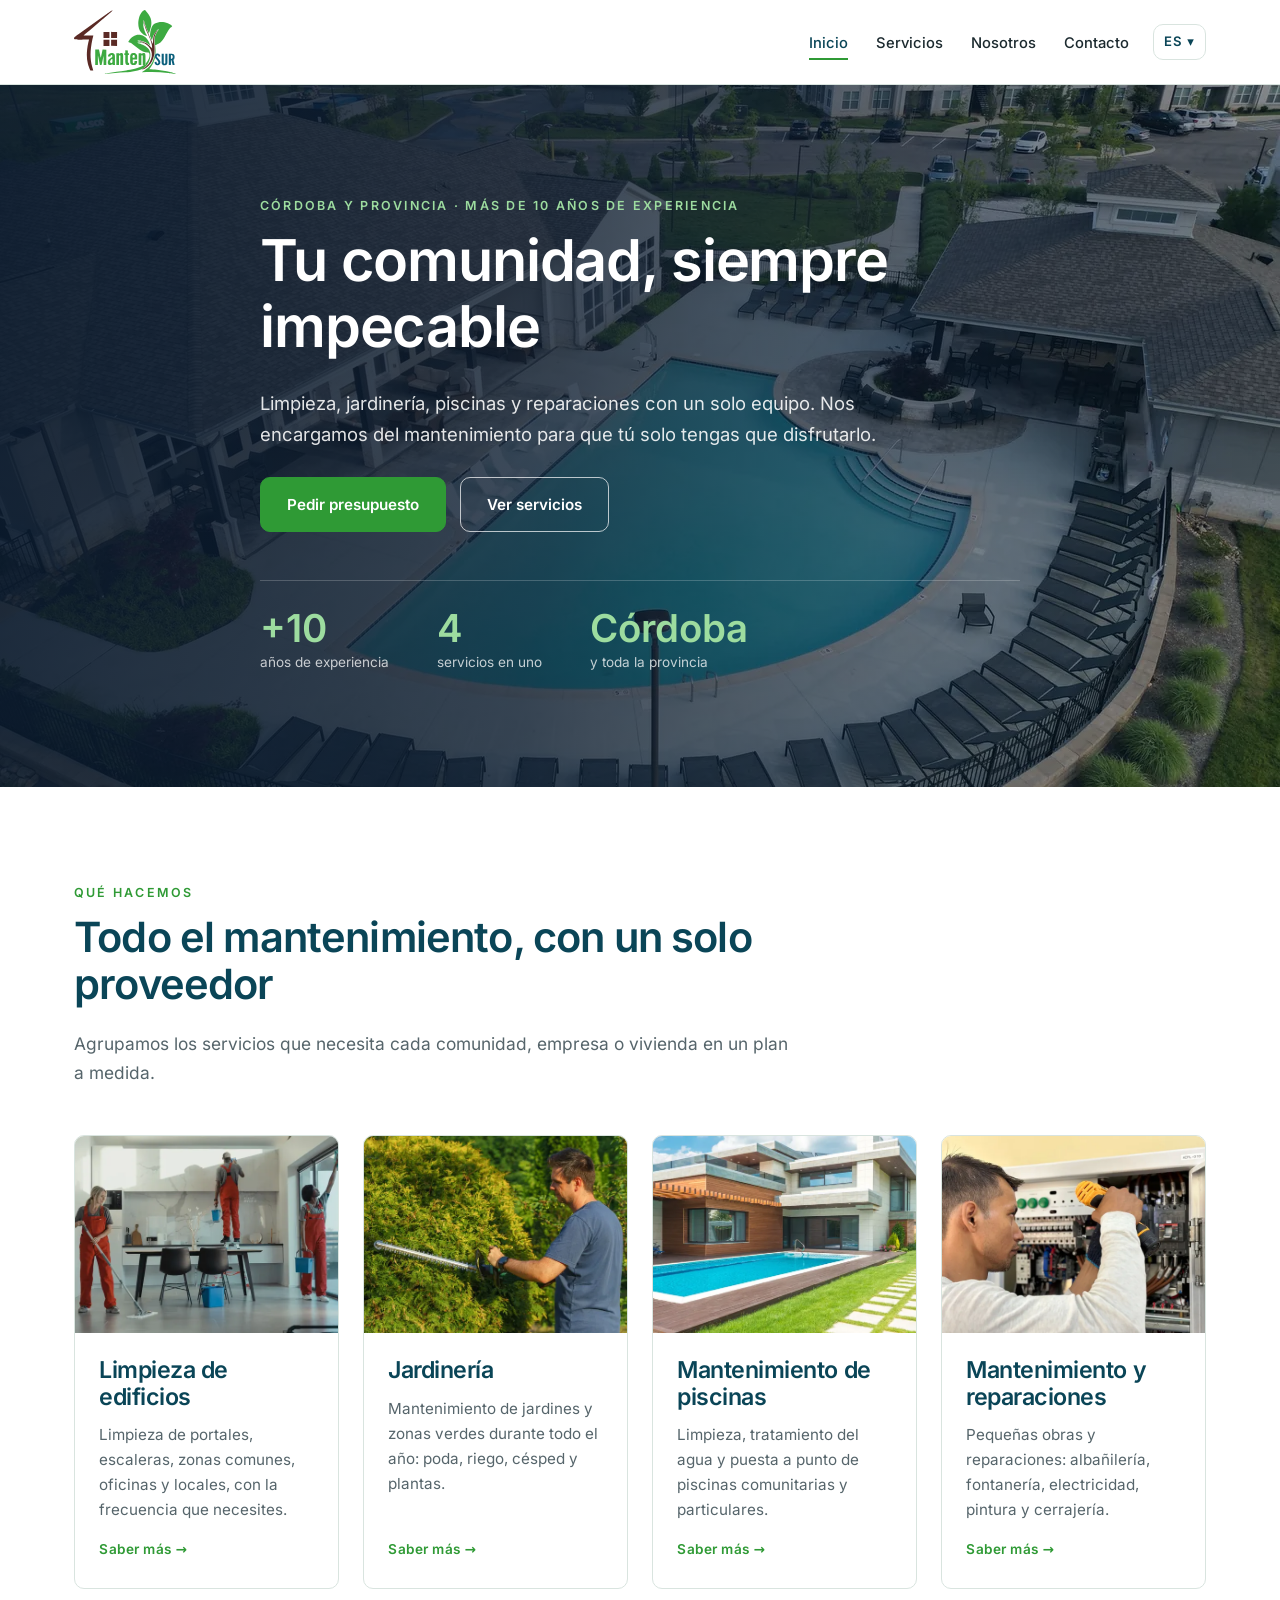
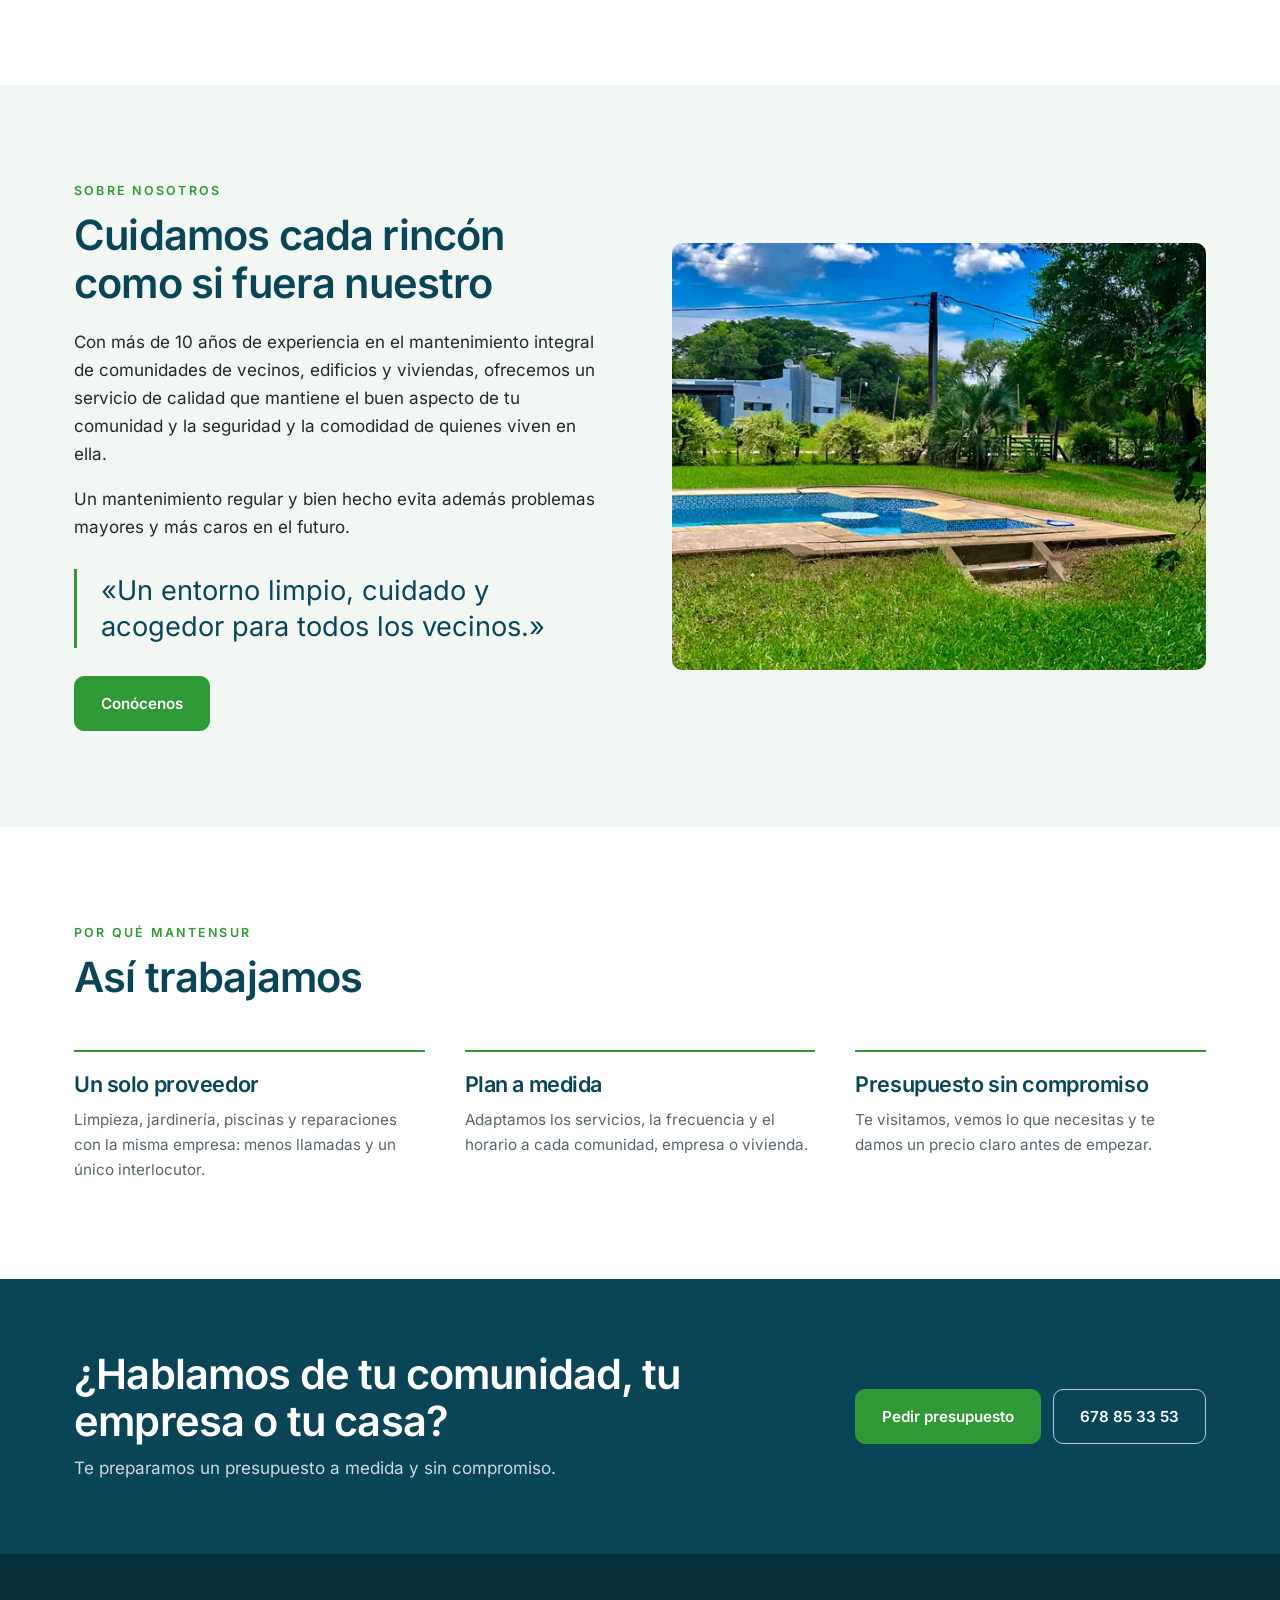
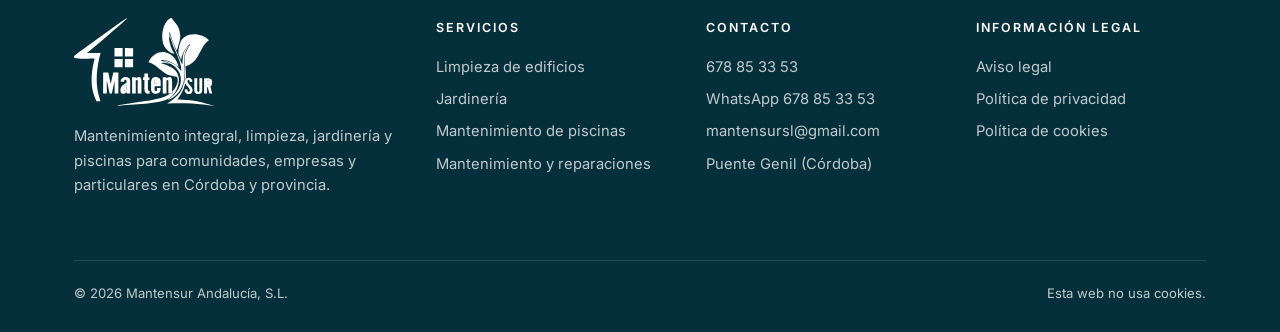
==== index.html @ aeaf9dcf "Web de Mantensur (08/11/2026)" ====
<!doctype html>
<html lang="es">
<head>
<meta charset="utf-8">
<meta name="viewport" content="width=device-width, initial-scale=1">
<title>Mantensur · Mantenimiento de comunidades, limpieza, jardinería y piscinas en Córdoba</title>
<meta name="description" content="Mantenimiento integral de comunidades, empresas y particulares en Córdoba y provincia: limpieza de edificios, jardinería, mantenimiento de piscinas y reparaciones. Presupuesto sin compromiso.">
<link rel="canonical" href="https://www.mantensur.com/">
<link rel="alternate" hreflang="es" href="https://www.mantensur.com/"><link rel="alternate" hreflang="en" href="https://www.mantensur.com/en/"><link rel="alternate" hreflang="x-default" href="https://www.mantensur.com/">
<meta property="og:type" content="website">
<meta property="og:title" content="Mantensur · Mantenimiento de comunidades, limpieza, jardinería y piscinas en Córdoba">
<meta property="og:description" content="Mantenimiento integral de comunidades, empresas y particulares en Córdoba y provincia: limpieza de edificios, jardinería, mantenimiento de piscinas y reparaciones. Presupuesto sin compromiso.">
<meta property="og:url" content="https://www.mantensur.com/">
<meta property="og:image" content="https://www.mantensur.com/img/compartir.jpg">
<meta property="og:locale" content="es_ES">
<meta name="theme-color" content="#0a4557">
<link rel="icon" href="/favicon.svg" type="image/svg+xml">
<link rel="preload" href="/fuentes/inter-latin-400-normal.woff2" as="font" type="font/woff2" crossorigin>
<link rel="stylesheet" href="/estilo.css?v=1">
<script type="application/ld+json">{"@context": "https://schema.org", "@type": "HomeAndConstructionBusiness", "name": "Mantensur Andalucía, S.L.", "alternateName": "Mantensur", "url": "https://www.mantensur.com/", "image": "https://www.mantensur.com/img/compartir.jpg", "logo": "https://www.mantensur.com/img/logo.svg", "telephone": "+34678853353", "email": "mantensursl@gmail.com", "description": "Mantenimiento integral de comunidades, empresas y particulares en Córdoba y provincia: limpieza de edificios, jardinería, mantenimiento de piscinas y reparaciones. Presupuesto sin compromiso.", "address": {"@type": "PostalAddress", "postalCode": "14500", "addressLocality": "Puente Genil", "addressRegion": "Córdoba", "addressCountry": "ES"}, "areaServed": {"@type": "AdministrativeArea", "name": "Provincia de Córdoba"}}</script>
</head>
<body>
<a class="saltar" href="#contenido">Saltar al contenido</a>
<header class="cabecera"><div class="contenedor">
<a class="logo" href="/" aria-label="Mantensur, ir al inicio"><img src="/img/logo.svg?v=1" width="3146" height="1975" alt="Mantensur"></a>
<nav aria-label="Menú principal"><ul class="menu"><li><a href="/" aria-current="page">Inicio</a></li><li><a href="/servicios/">Servicios</a></li><li><a href="/nosotros/">Nosotros</a></li><li><a href="/contacto/">Contacto</a></li></ul></nav>
<div class="idiomas"><button type="button" aria-expanded="false" aria-label="Cambiar de idioma">ES ▾</button><ul><li><a href="/" hreflang="es" lang="es" aria-current="true">Español</a></li><li><a href="/en/" hreflang="en" lang="en">English</a></li></ul></div>
<button class="boton-menu" type="button" aria-expanded="false" aria-label="Abrir el menú"><svg viewBox="0 0 24 24" fill="none" stroke="currentColor" stroke-width="1.8"><path d="M4 7h16M4 12h16M4 17h16"/></svg></button>
</div></header>
<main id="contenido">
<section class="portada">
<picture><img src="/img/portada-1920.webp" srcset="/img/portada-768.webp 768w, /img/portada-1280.webp 1280w, /img/portada-1920.webp 1920w" sizes="100vw" alt="Piscina comunitaria de una urbanización rodeada de jardines" loading="eager" decoding="async" fetchpriority="high"></picture>
<div class="contenedor">
<span class="antetitulo">Córdoba y provincia · Más de 10 años de experiencia</span>
<h1>Tu comunidad, siempre impecable</h1>
<p>Limpieza, jardinería, piscinas y reparaciones con un solo equipo. Nos encargamos del mantenimiento para que tú solo tengas que disfrutarlo.</p>
<div class="acciones"><a class="boton" href="/contacto/">Pedir presupuesto</a><a class="boton claro" href="/servicios/">Ver servicios</a></div>
<div class="cifras"><div><b>+10</b><span>años de experiencia</span></div><div><b>4</b><span>servicios en uno</span></div><div><b>Córdoba</b><span>y toda la provincia</span></div></div>
</div></section>

<section class="seccion"><div class="contenedor">
<div class="cabeza"><span class="antetitulo">Qué hacemos</span><h2>Todo el mantenimiento, con un solo proveedor</h2><p>Agrupamos los servicios que necesita cada comunidad, empresa o vivienda en un plan a medida.</p></div>
<div class="servicios"><a class="servicio" href="/servicios/#limpieza-de-edificios">
<img src="/img/limpieza-1100.webp" srcset="/img/limpieza-640.webp 640w, /img/limpieza-1100.webp 1100w" sizes="(max-width:600px) 100vw, (max-width:1080px) 50vw, 280px" alt="Equipo de limpieza trabajando en un interior" loading="lazy" decoding="async">
<div><h3>Limpieza de edificios</h3><p>Limpieza de portales, escaleras, zonas comunes, oficinas y locales, con la frecuencia que necesites.</p><span>Saber más →</span></div></a><a class="servicio" href="/servicios/#jardineria">
<img src="/img/jardineria-1100.webp" srcset="/img/jardineria-640.webp 640w, /img/jardineria-1100.webp 1100w" sizes="(max-width:600px) 100vw, (max-width:1080px) 50vw, 280px" alt="Jardinero recortando un seto con un cortasetos" loading="lazy" decoding="async">
<div><h3>Jardinería</h3><p>Mantenimiento de jardines y zonas verdes durante todo el año: poda, riego, césped y plantas.</p><span>Saber más →</span></div></a><a class="servicio" href="/servicios/#mantenimiento-de-piscinas">
<img src="/img/piscinas-1100.webp" srcset="/img/piscinas-640.webp 640w, /img/piscinas-1100.webp 1100w" sizes="(max-width:600px) 100vw, (max-width:1080px) 50vw, 280px" alt="Piscina de una vivienda con césped y tarima" loading="lazy" decoding="async">
<div><h3>Mantenimiento de piscinas</h3><p>Limpieza, tratamiento del agua y puesta a punto de piscinas comunitarias y particulares.</p><span>Saber más →</span></div></a><a class="servicio" href="/servicios/#mantenimiento-y-reparaciones">
<img src="/img/reparaciones-1100.webp" srcset="/img/reparaciones-640.webp 640w, /img/reparaciones-1100.webp 1100w" sizes="(max-width:600px) 100vw, (max-width:1080px) 50vw, 280px" alt="Técnico trabajando en un cuadro eléctrico" loading="lazy" decoding="async">
<div><h3>Mantenimiento y reparaciones</h3><p>Pequeñas obras y reparaciones: albañilería, fontanería, electricidad, pintura y cerrajería.</p><span>Saber más →</span></div></a></div>
</div></section>

<section class="seccion papel"><div class="contenedor dos">
<div><span class="antetitulo">Sobre nosotros</span><h2>Cuidamos cada rincón como si fuera nuestro</h2>
<p>Con más de 10 años de experiencia en el mantenimiento integral de comunidades de vecinos, edificios y viviendas, ofrecemos un servicio de calidad que mantiene el buen aspecto de tu comunidad y la seguridad y la comodidad de quienes viven en ella.</p><p>Un mantenimiento regular y bien hecho evita además problemas mayores y más caros en el futuro.</p>
<p class="cita">«Un entorno limpio, cuidado y acogedor para todos los vecinos.»</p>
<a class="boton" href="/nosotros/">Conócenos</a>
</div>
<div><img src="/img/jardin-1600.webp" srcset="/img/jardin-640.webp 640w, /img/jardin-1100.webp 1100w, /img/jardin-1600.webp 1600w" sizes="(max-width:900px) 100vw, 560px" alt="Jardín con césped cuidado y piscina" loading="lazy" decoding="async"></div>
</div></section>

<section class="seccion"><div class="contenedor">
<div class="cabeza"><span class="antetitulo">Por qué Mantensur</span><h2>Así trabajamos</h2></div>
<div class="ventajas"><div class="ventaja"><h3>Un solo proveedor</h3><p>Limpieza, jardinería, piscinas y reparaciones con la misma empresa: menos llamadas y un único interlocutor.</p></div><div class="ventaja"><h3>Plan a medida</h3><p>Adaptamos los servicios, la frecuencia y el horario a cada comunidad, empresa o vivienda.</p></div><div class="ventaja"><h3>Presupuesto sin compromiso</h3><p>Te visitamos, vemos lo que necesitas y te damos un precio claro antes de empezar.</p></div></div>
</div></section>
<section class="llamada"><div class="contenedor">
<div><h2>¿Hablamos de tu comunidad, tu empresa o tu casa?</h2><p>Te preparamos un presupuesto a medida y sin compromiso.</p></div>
<div style="display:flex;gap:12px;flex-wrap:wrap"><a class="boton" href="/contacto/">Pedir presupuesto</a><a class="boton claro" href="tel:+34678853353">678 85 33 53</a></div>
</div></section>
</main>
<footer class="pie"><div class="contenedor">
<div class="rejilla">
<div><a class="logo" href="/" aria-label="Mantensur, ir al inicio"><img src="/img/logo-blanco.svg?v=1" width="3146" height="1975" alt="Mantensur"></a><p style="margin-top:18px">Mantenimiento integral, limpieza, jardinería y piscinas para comunidades, empresas y particulares en Córdoba y provincia.</p></div>
<div><h4>Servicios</h4><ul><li><a href="/servicios/#limpieza-de-edificios">Limpieza de edificios</a></li><li><a href="/servicios/#jardineria">Jardinería</a></li><li><a href="/servicios/#mantenimiento-de-piscinas">Mantenimiento de piscinas</a></li><li><a href="/servicios/#mantenimiento-y-reparaciones">Mantenimiento y reparaciones</a></li></ul></div>
<div><h4>Contacto</h4><ul>
<li><a href="tel:+34678853353">678 85 33 53</a></li>
<li><a href="https://wa.me/34678853353" target="_blank" rel="noopener" title="WhatsApp">WhatsApp <span style="white-space:nowrap">678 85 33 53</span></a></li>
<li><a href="mailto:mantensursl@gmail.com">mantensursl@gmail.com</a></li>
<li>Puente Genil (Córdoba)</li></ul></div>
<div><h4>Información legal</h4><ul><li><a href="/aviso-legal/">Aviso legal</a></li><li><a href="/privacidad/">Política de privacidad</a></li><li><a href="/cookies/">Política de cookies</a></li></ul></div>
</div>
<div class="bajo"><span>© 2026 Mantensur Andalucía, S.L.</span><span>Esta web no usa cookies.</span></div>
</div></footer>
<script src="/web.js" defer></script>
</body>
</html>
---- estilo.css ----
/* Mantensur · hoja de estilo única (sin librerías: la web no carga nada de fuera) */
@font-face{font-family:"Inter";font-weight:400;font-display:swap;src:url(/fuentes/inter-latin-400-normal.woff2) format("woff2")}
@font-face{font-family:"Inter";font-weight:500;font-display:swap;src:url(/fuentes/inter-latin-500-normal.woff2) format("woff2")}
@font-face{font-family:"Inter";font-weight:600;font-display:swap;src:url(/fuentes/inter-latin-600-normal.woff2) format("woff2")}

:root{
  /* colores del logo: azul petróleo #0C607C, verde #3DAA41, marrón #5B2A25 */
  --marino:#0a4557; --marino-2:#0C607C; --tinta:#1c2a2f; --gris:#56656b; --linea:#d9e4df;
  --papel:#f2f7f4; --blanco:#fff; --oro:#2f9a35; --oro-claro:#9ddc9f; --marron:#5B2A25;
  --serif:"Inter",system-ui,-apple-system,"Segoe UI",Roboto,sans-serif; --sans:"Inter",system-ui,-apple-system,"Segoe UI",Roboto,sans-serif;
  --ancho:1180px; --radio:10px;
}
*{box-sizing:border-box}
html{scroll-behavior:smooth;-webkit-text-size-adjust:100%}
body{margin:0;font-family:var(--sans);font-size:17px;line-height:1.65;color:var(--tinta);background:var(--blanco)}
img{max-width:100%;height:auto;display:block}
a{color:var(--marino-2)}
a:hover{color:var(--oro)}
h1,h2,h3{font-family:var(--serif);font-weight:600;color:var(--marino);line-height:1.15;letter-spacing:-.02em;margin:0 0 .5em}
h1{font-size:clamp(2.3rem,5vw,3.6rem)}
h2{font-size:clamp(1.9rem,3.6vw,2.6rem)}
h3{font-size:1.55rem}
p{margin:0 0 1em}
.contenedor{max-width:var(--ancho);margin:0 auto;padding:0 24px}
.saltar{position:absolute;left:-999px;top:0;background:var(--marino);color:#fff;padding:10px 16px;z-index:100}
.saltar:focus{left:16px}
.antetitulo{font-family:var(--sans);font-size:.78rem;font-weight:600;letter-spacing:.18em;text-transform:uppercase;color:var(--oro);margin-bottom:.8em;display:block}

/* ---------- cabecera ---------- */
.cabecera{position:sticky;top:0;z-index:50;background:rgba(255,255,255,.97);border-bottom:1px solid var(--linea);backdrop-filter:blur(6px)}
.cabecera .contenedor{display:flex;align-items:center;gap:24px;min-height:78px;padding-top:10px;padding-bottom:10px}
.logo{display:flex;align-items:center;gap:12px;text-decoration:none;color:var(--marino);margin-right:auto}
.logo img{display:block;height:64px;width:auto}
.pie .logo img{height:88px}
.logo b{display:block;font-family:var(--serif);font-size:1.4rem;font-weight:600;line-height:1.05;letter-spacing:.01em;white-space:nowrap}
.logo small{display:block;font-family:var(--serif);font-size:.92rem;font-weight:600;letter-spacing:.01em;color:var(--marino);margin-top:3px;white-space:nowrap}
.menu{display:flex;gap:28px;list-style:none;margin:0;padding:0}
.menu a{text-decoration:none;color:var(--tinta);font-size:.92rem;font-weight:500;padding:6px 0;border-bottom:2px solid transparent}
.menu a:hover,.menu a[aria-current=page]{color:var(--marino);border-bottom-color:var(--oro)}
.idiomas{position:relative}
.idiomas button{font:inherit;font-size:.82rem;font-weight:600;letter-spacing:.08em;color:var(--marino);background:none;border:1px solid var(--linea);border-radius:var(--radio);padding:6px 10px;cursor:pointer;white-space:nowrap;flex:none}
.idiomas ul{display:none;position:absolute;right:0;top:calc(100% + 6px);background:#fff;border:1px solid var(--linea);border-radius:var(--radio);list-style:none;margin:0;padding:6px 0;min-width:160px;box-shadow:0 10px 30px rgba(16,37,63,.12)}
.idiomas.abierto ul{display:block}
.idiomas a{display:block;padding:7px 16px;text-decoration:none;color:var(--tinta);font-size:.92rem}
.idiomas a:hover,.idiomas a[aria-current=true]{background:var(--papel);color:var(--marino)}
.boton-menu{display:none;background:none;border:0;padding:8px;cursor:pointer;color:var(--marino)}
.boton-menu svg{width:28px;height:28px}

/* ---------- botones ---------- */
.boton{display:inline-block;font-weight:600;font-size:.95rem;text-decoration:none;padding:14px 26px;border-radius:var(--radio);border:1px solid var(--oro);background:var(--oro);color:#fff;transition:background .2s,color .2s}
.boton:hover{background:var(--marino);border-color:var(--marino);color:#fff}
.boton.claro{background:transparent;color:#fff;border-color:rgba(255,255,255,.7)}
.boton.claro:hover{background:#fff;color:var(--marino)}

/* ---------- portada ---------- */
.portada{position:relative;color:#fff;background:var(--marino) center/cover no-repeat;min-height:min(78vh,720px);display:flex;align-items:center}
.portada::before{content:"";position:absolute;inset:0;background:linear-gradient(100deg,rgba(10,26,46,.92) 0%,rgba(10,26,46,.78) 45%,rgba(10,26,46,.35) 100%)}
.portada picture,.portada picture img{position:absolute;inset:0;width:100%;height:100%;object-fit:cover;z-index:0}
.portada picture{z-index:0}
.portada::before{z-index:1}
.portada .contenedor{position:relative;z-index:2;padding-top:80px;padding-bottom:80px}
.portada h1{color:#fff;max-width:760px}
.portada p{font-size:1.15rem;max-width:620px;color:rgba(255,255,255,.88)}
.portada .acciones{display:flex;gap:14px;flex-wrap:wrap;margin-top:28px}
.portada .antetitulo{color:var(--oro-claro)}
.cifras{display:flex;gap:48px;flex-wrap:wrap;margin-top:48px;padding-top:28px;border-top:1px solid rgba(255,255,255,.2)}
.cifras b{display:block;font-family:var(--serif);font-size:2.4rem;font-weight:600;color:var(--oro-claro);line-height:1}
.cifras span{font-size:.85rem;color:rgba(255,255,255,.75)}

/* ---------- cabecera de página interior ---------- */
.titular{background:var(--marino);color:#fff;padding:72px 0 56px}
.titular h1{color:#fff;margin:0}
.titular p{color:rgba(255,255,255,.8);max-width:680px;margin:14px 0 0;font-size:1.08rem}
.titular .antetitulo{color:var(--oro-claro)}

/* ---------- secciones ---------- */
.seccion{padding:96px 0}
.seccion.papel{background:var(--papel)}
.cabeza{max-width:720px;margin-bottom:48px}
.cabeza p{color:var(--gris);font-size:1.08rem}
.servicios{display:grid;grid-template-columns:repeat(4,1fr);gap:24px}
.servicio{background:#fff;border:1px solid var(--linea);border-radius:var(--radio);overflow:hidden;display:flex;flex-direction:column;text-decoration:none;color:inherit;transition:box-shadow .25s,transform .25s}
.servicio:hover{box-shadow:0 18px 40px rgba(16,37,63,.12);transform:translateY(-3px);color:inherit}
.servicio img{aspect-ratio:4/3;object-fit:cover;width:100%}
.servicio div{padding:24px 24px 28px;display:flex;flex-direction:column;flex:1}
.servicio h3{font-size:1.45rem}
.servicio p{color:var(--gris);font-size:.95rem;flex:1}
.servicio span{font-size:.85rem;font-weight:600;color:var(--oro);letter-spacing:.04em}
.dos{display:grid;grid-template-columns:1fr 1fr;gap:64px;align-items:center}
.dos img{border-radius:var(--radio);width:100%;aspect-ratio:5/4;object-fit:cover}
.cita{font-family:var(--serif);font-size:1.7rem;line-height:1.3;color:var(--marino);border-left:3px solid var(--oro);padding:4px 0 4px 24px;margin:28px 0}
.ventajas{display:grid;grid-template-columns:repeat(3,1fr);gap:40px;margin-top:8px}
.ventaja{border-top:2px solid var(--oro);padding-top:20px}
.ventaja h3{font-size:1.35rem}
.ventaja p{color:var(--gris);font-size:.95rem;margin:0}
.llamada{background:var(--marino);color:#fff;padding:72px 0}
.llamada .contenedor{display:flex;align-items:center;justify-content:space-between;gap:32px;flex-wrap:wrap}
.llamada h2{color:#fff;margin:0;max-width:640px}
.llamada p{margin:8px 0 0;color:rgba(255,255,255,.8)}
.colegiado{display:flex;align-items:center;gap:20px;margin-top:32px}
.colegiado img{width:150px;height:auto;flex:none;aspect-ratio:auto;object-fit:contain;border-radius:0;mix-blend-mode:multiply}
.colegiado p{margin:0;font-size:.9rem;color:var(--gris)}

/* ---------- servicios en detalle ---------- */
.detalle{padding:88px 0;border-bottom:1px solid var(--linea);scroll-margin-top:90px}
.detalle:nth-of-type(even){background:var(--papel)}
.detalle .dos{align-items:start}
.lista-tareas{display:grid;grid-template-columns:1fr 1fr;gap:20px 40px;margin-top:40px}
.tareas h4{font-family:var(--sans);font-size:.8rem;letter-spacing:.14em;text-transform:uppercase;color:var(--oro);margin:0 0 10px}
.tareas ul{margin:0;padding:0;list-style:none}
.tareas li{position:relative;padding-left:20px;margin-bottom:8px;font-size:.95rem;color:var(--tinta)}
.tareas li::before{content:"";position:absolute;left:0;top:.7em;width:8px;height:1px;background:var(--oro)}
.indice{display:flex;gap:10px;flex-wrap:wrap;margin-top:24px}
.indice a{color:#fff;text-decoration:none;font-size:.9rem;border:1px solid rgba(255,255,255,.35);border-radius:40px;padding:7px 16px}
.indice a:hover{background:#fff;color:var(--marino)}

/* ---------- contacto ---------- */
.contacto{display:grid;grid-template-columns:1fr 1.15fr;gap:56px}
.datos{list-style:none;margin:0 0 28px;padding:0}
.datos li{display:flex;gap:16px;padding:16px 0;border-bottom:1px solid var(--linea)}
.datos svg{width:22px;height:22px;flex:none;color:var(--oro);margin-top:3px}
.datos b{display:block;font-size:.78rem;letter-spacing:.14em;text-transform:uppercase;color:var(--gris);font-weight:600}
.datos a{text-decoration:none;color:var(--tinta)}
.mapa{display:block;border-radius:var(--radio);overflow:hidden;border:1px solid var(--linea);position:relative}
.mapa span{position:absolute;right:0;bottom:0;background:rgba(255,255,255,.85);font-size:.7rem;padding:2px 6px;color:var(--gris)}
.formulario{background:var(--papel);padding:40px;border-radius:var(--radio)}
.campo{margin-bottom:18px}
.campo label{display:block;font-size:.88rem;font-weight:500;margin-bottom:6px}
.campo input,.campo textarea,.campo select{width:100%;font:inherit;font-size:1rem;padding:12px 14px;border:1px solid #cfc8bb;border-radius:var(--radio);background:#fff;color:var(--tinta)}
.campo input:focus,.campo textarea:focus{outline:2px solid var(--oro);outline-offset:1px;border-color:var(--oro)}
.campo textarea{min-height:150px;resize:vertical}
.fila{display:grid;grid-template-columns:1fr 1fr;gap:16px}
.casilla{display:flex;gap:10px;align-items:flex-start;font-size:.88rem;margin:6px 0 20px}
.casilla input{margin-top:4px;width:18px;height:18px;flex:none}
.info-basica{font-size:.78rem;color:var(--gris);border:1px solid var(--linea);background:#fff;padding:12px 14px;border-radius:var(--radio);margin-bottom:20px}
.info-basica p{margin:0 0 4px}
.trampa{position:absolute;left:-9999px}
.aviso-form{margin-top:16px;padding:14px 16px;border-radius:var(--radio);display:none}
.aviso-form.ok{display:block;background:#e7f2ea;color:#1f5130}
.aviso-form.mal{display:block;background:#f8e5e2;color:#7a2318}
.boton[disabled]{opacity:.6;cursor:wait}

/* ---------- textos legales ---------- */
.legal{max-width:820px}
.legal h2{font-size:1.8rem;margin-top:1.6em}
.legal h3{font-size:1.3rem;margin-top:1.4em}
.legal table{width:100%;border-collapse:collapse;font-size:.92rem;margin:12px 0 24px}
.legal th,.legal td{border:1px solid var(--linea);padding:10px 12px;text-align:left;vertical-align:top}
.legal th{background:var(--papel);width:34%}
.pendiente{background:#fff3cd;color:#5a4300;padding:0 4px;border-radius:2px}

/* ---------- pie ---------- */
.pie{background:#062f3c;color:rgba(255,255,255,.75);padding:64px 0 28px;font-size:.92rem}
.pie .rejilla{display:grid;grid-template-columns:1.4fr 1fr 1fr 1fr;gap:40px}
.pie h4{color:#fff;font-family:var(--sans);font-size:.78rem;letter-spacing:.16em;text-transform:uppercase;margin:0 0 16px}
.pie ul{list-style:none;margin:0;padding:0}
.pie li{margin-bottom:8px}
.pie a{color:rgba(255,255,255,.75);text-decoration:none}
.pie a:hover{color:var(--oro-claro)}
.pie .logo{color:#fff;--fondo-marca:#062f3c}
.pie .logo small{color:rgba(255,255,255,.8)}
.pie .bajo{border-top:1px solid rgba(255,255,255,.12);margin-top:48px;padding-top:22px;display:flex;justify-content:space-between;gap:16px;flex-wrap:wrap;font-size:.82rem}

/* ---------- móvil y tableta ---------- */
@media (max-width:1080px){
  .servicios{grid-template-columns:repeat(2,1fr)}
  .pie .rejilla{grid-template-columns:1fr 1fr}
}
@media (max-width:900px){
  .boton-menu{display:block}
  .menu{display:none;position:absolute;left:0;right:0;top:100%;background:#fff;flex-direction:column;gap:0;border-bottom:1px solid var(--linea);padding:8px 24px 16px}
  .menu.abierto{display:flex}
  .menu a{display:block;padding:12px 0;border-bottom:1px solid var(--linea)}
  .dos,.contacto{grid-template-columns:1fr;gap:40px}
  .ventajas{grid-template-columns:1fr}
  .lista-tareas{grid-template-columns:1fr}
  .seccion{padding:64px 0}
  .detalle{padding:64px 0}
}
@media (max-width:600px){
  body{font-size:16px}
  .contenedor{padding:0 16px}
  .servicios{grid-template-columns:1fr}
  .fila{grid-template-columns:1fr}
  .formulario{padding:24px 18px}
  .cifras{display:grid;grid-template-columns:repeat(3,1fr);gap:12px;margin-top:36px}
  .cifras b{font-size:1.9rem}
  .cifras span{font-size:.75rem;display:block;line-height:1.3}
  .logo b{font-size:1.05rem}
  .logo small{font-size:.74rem}
  .logo img{height:50px}
  .cabecera .contenedor{padding-top:7px;padding-bottom:7px}
  .pie .logo img{height:72px}
  .logo{gap:8px;min-width:0}
  .idiomas button{padding:6px 8px}
  .pie .rejilla{grid-template-columns:1fr}
  .portada{min-height:auto}
}
@media (prefers-reduced-motion:reduce){*{transition:none!important;scroll-behavior:auto!important}}
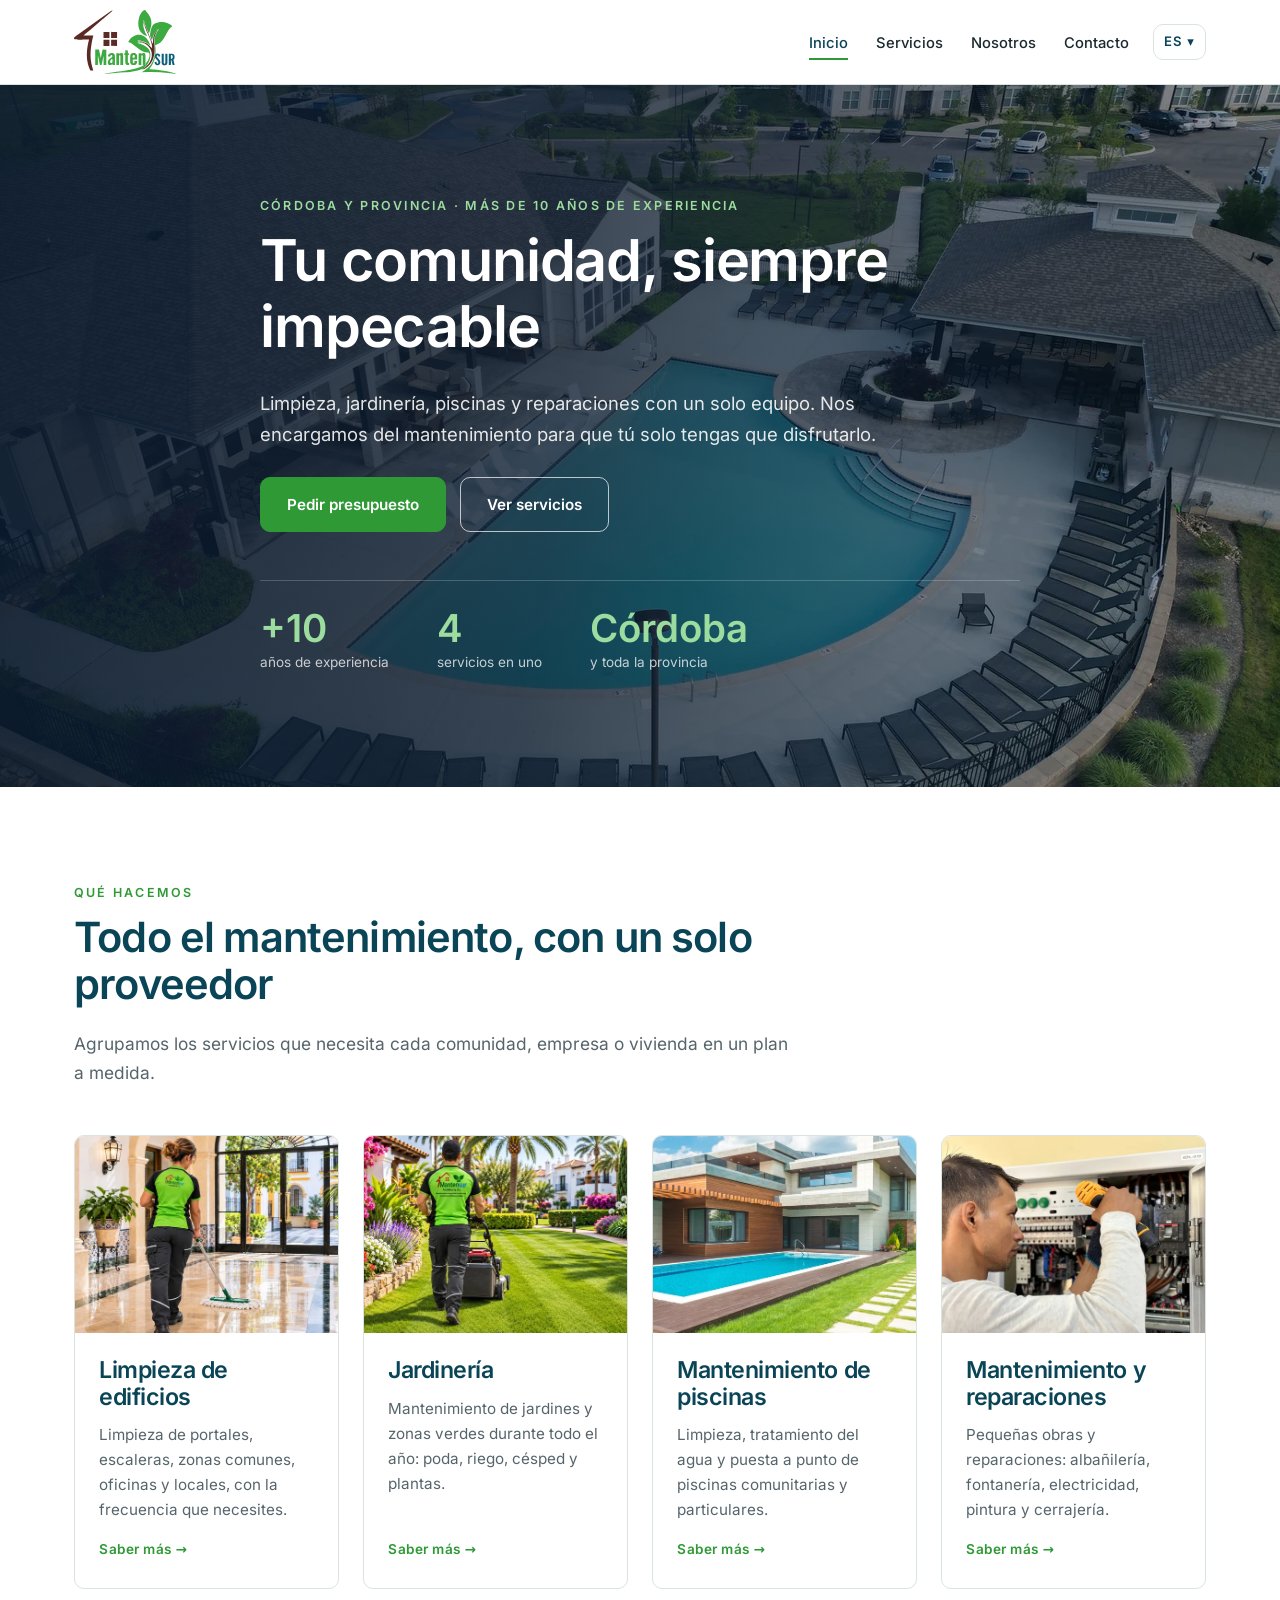
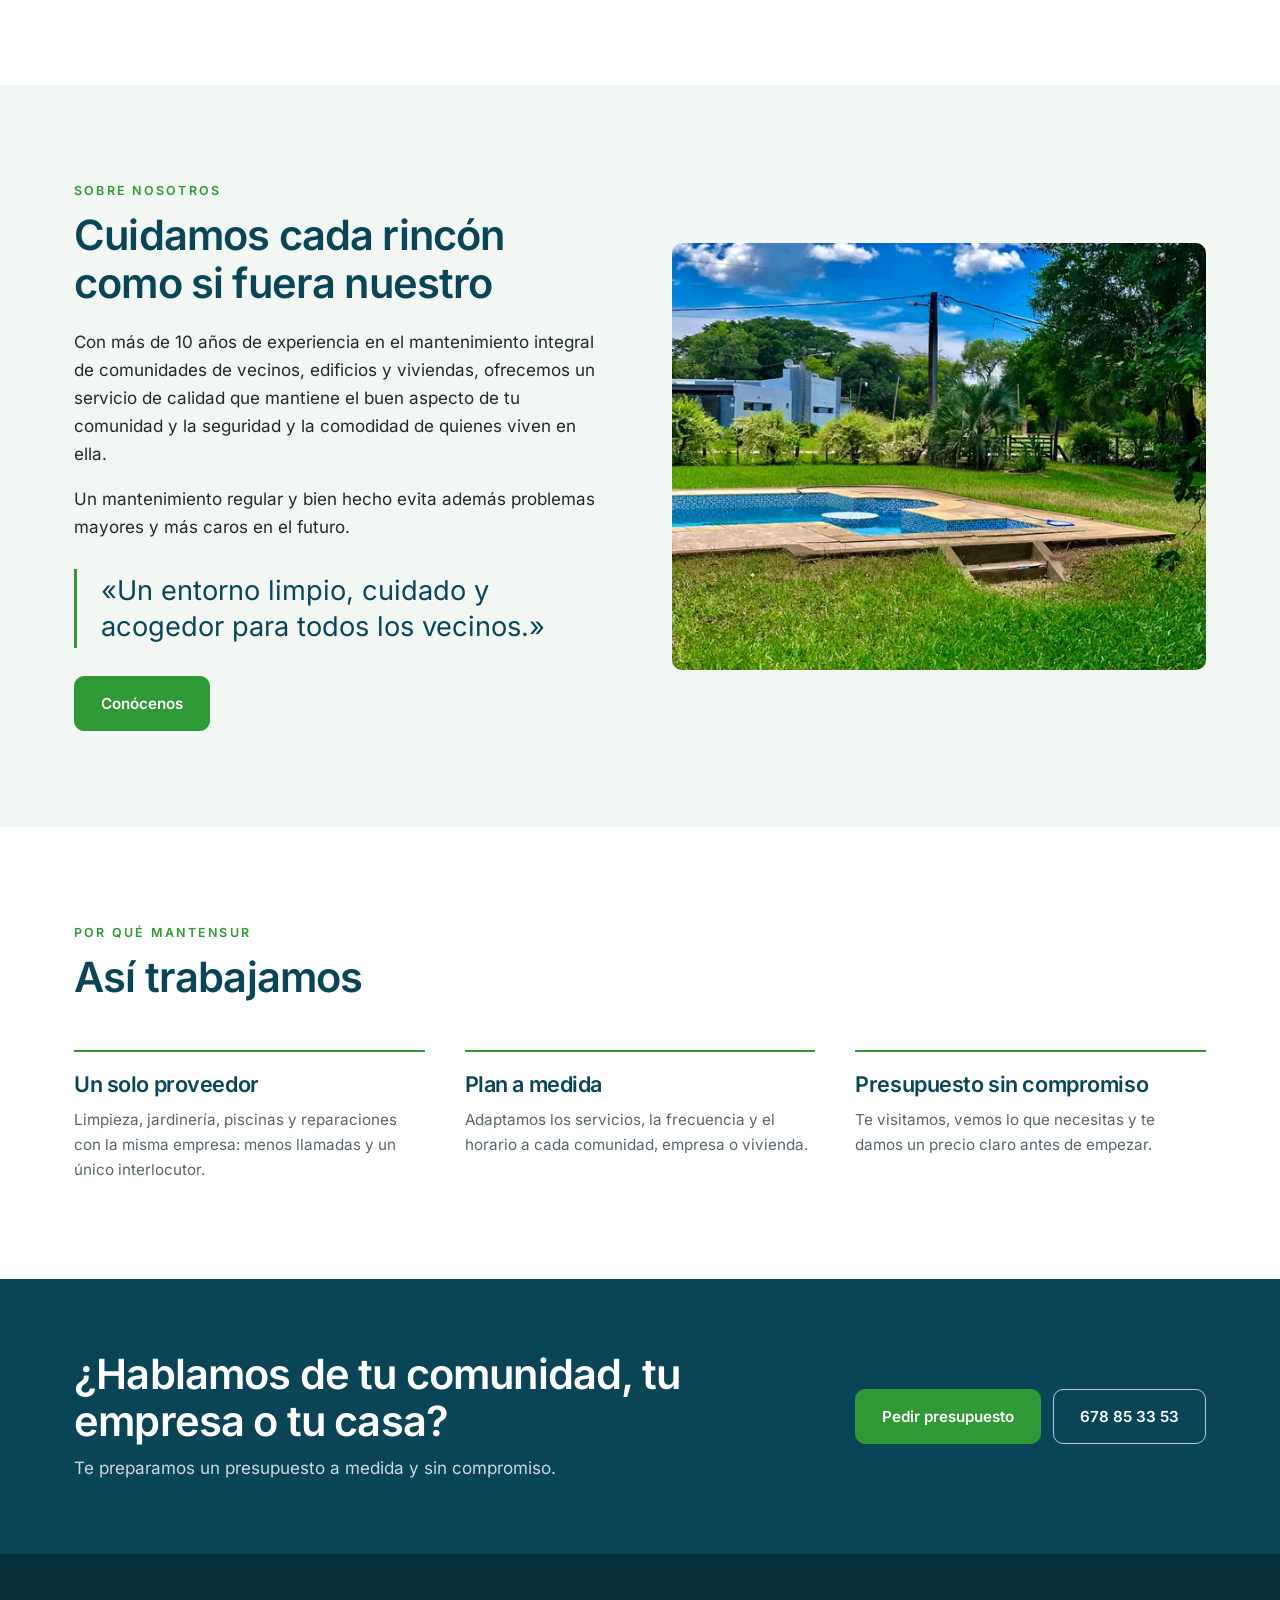
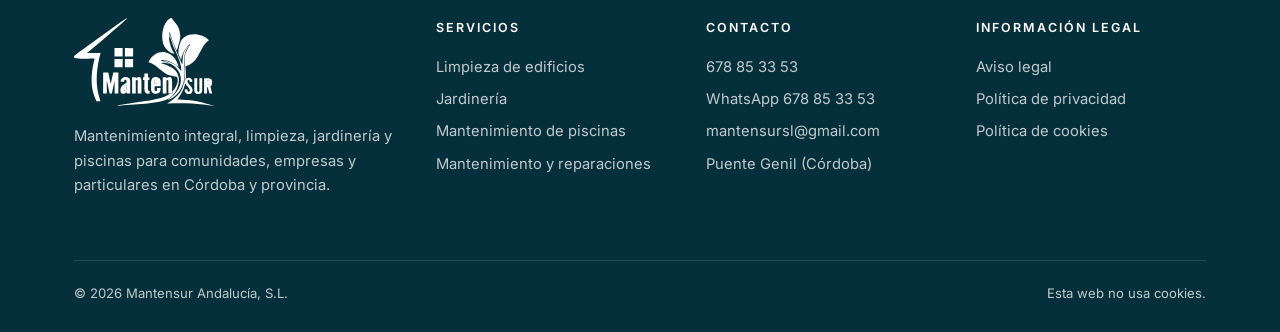
==== commit 6b2369b4: "Cambios de la web 08/11/2026 20:28" ====
--- a/index.html
+++ b/index.html
@@ -41,9 +41,9 @@
 <section class="seccion"><div class="contenedor">
 <div class="cabeza"><span class="antetitulo">Qué hacemos</span><h2>Todo el mantenimiento, con un solo proveedor</h2><p>Agrupamos los servicios que necesita cada comunidad, empresa o vivienda en un plan a medida.</p></div>
 <div class="servicios"><a class="servicio" href="/servicios/#limpieza-de-edificios">
-<img src="/img/limpieza-1100.webp" srcset="/img/limpieza-640.webp 640w, /img/limpieza-1100.webp 1100w" sizes="(max-width:600px) 100vw, (max-width:1080px) 50vw, 280px" alt="Equipo de limpieza trabajando en un interior" loading="lazy" decoding="async">
+<img src="/img/limpieza-1100.webp" srcset="/img/limpieza-640.webp 640w, /img/limpieza-1100.webp 1100w" sizes="(max-width:600px) 100vw, (max-width:1080px) 50vw, 280px" alt="Limpiadora de Mantensur fregando el suelo de un vestíbulo" loading="lazy" decoding="async">
 <div><h3>Limpieza de edificios</h3><p>Limpieza de portales, escaleras, zonas comunes, oficinas y locales, con la frecuencia que necesites.</p><span>Saber más →</span></div></a><a class="servicio" href="/servicios/#jardineria">
-<img src="/img/jardineria-1100.webp" srcset="/img/jardineria-640.webp 640w, /img/jardineria-1100.webp 1100w" sizes="(max-width:600px) 100vw, (max-width:1080px) 50vw, 280px" alt="Jardinero recortando un seto con un cortasetos" loading="lazy" decoding="async">
+<img src="/img/jardineria-1100.webp" srcset="/img/jardineria-640.webp 640w, /img/jardineria-1100.webp 1100w" sizes="(max-width:600px) 100vw, (max-width:1080px) 50vw, 280px" alt="Jardinero cortando el césped con un cortacésped" loading="lazy" decoding="async">
 <div><h3>Jardinería</h3><p>Mantenimiento de jardines y zonas verdes durante todo el año: poda, riego, césped y plantas.</p><span>Saber más →</span></div></a><a class="servicio" href="/servicios/#mantenimiento-de-piscinas">
 <img src="/img/piscinas-1100.webp" srcset="/img/piscinas-640.webp 640w, /img/piscinas-1100.webp 1100w" sizes="(max-width:600px) 100vw, (max-width:1080px) 50vw, 280px" alt="Piscina de una vivienda con césped y tarima" loading="lazy" decoding="async">
 <div><h3>Mantenimiento de piscinas</h3><p>Limpieza, tratamiento del agua y puesta a punto de piscinas comunitarias y particulares.</p><span>Saber más →</span></div></a><a class="servicio" href="/servicios/#mantenimiento-y-reparaciones">
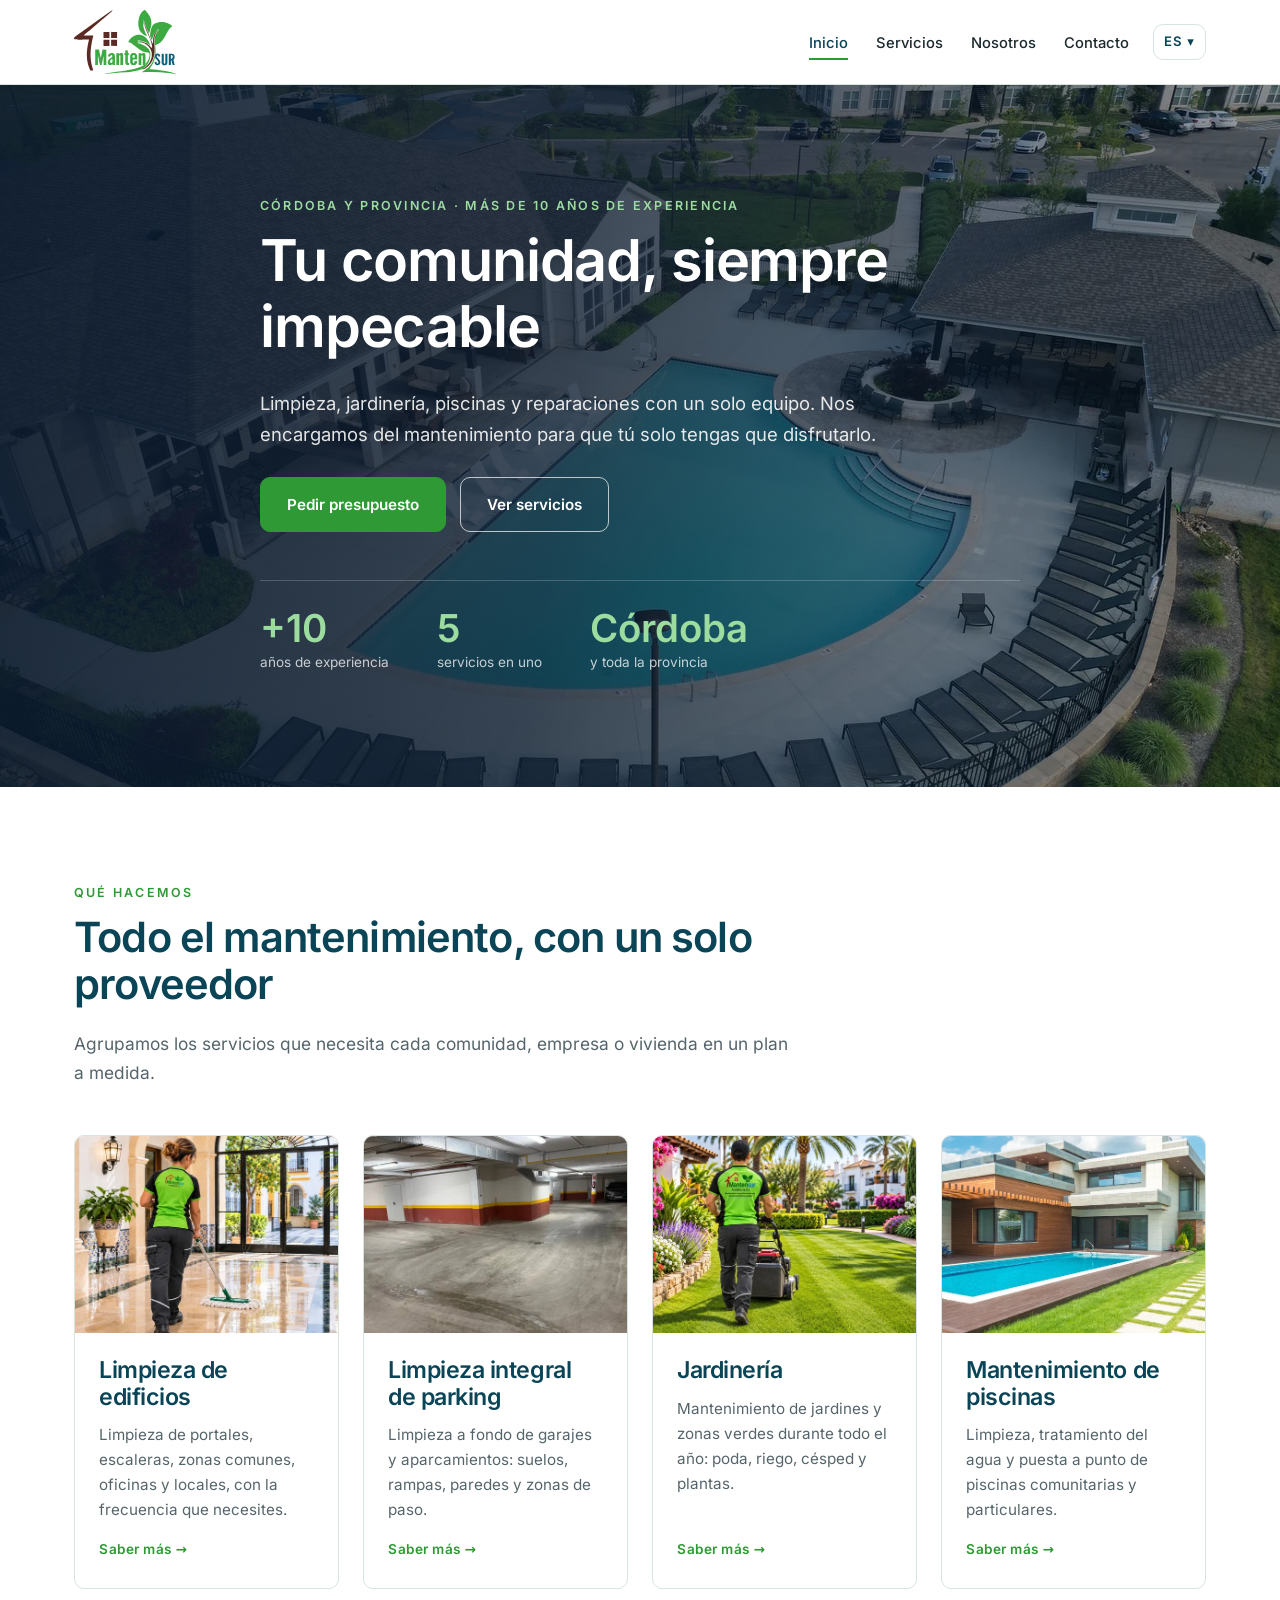
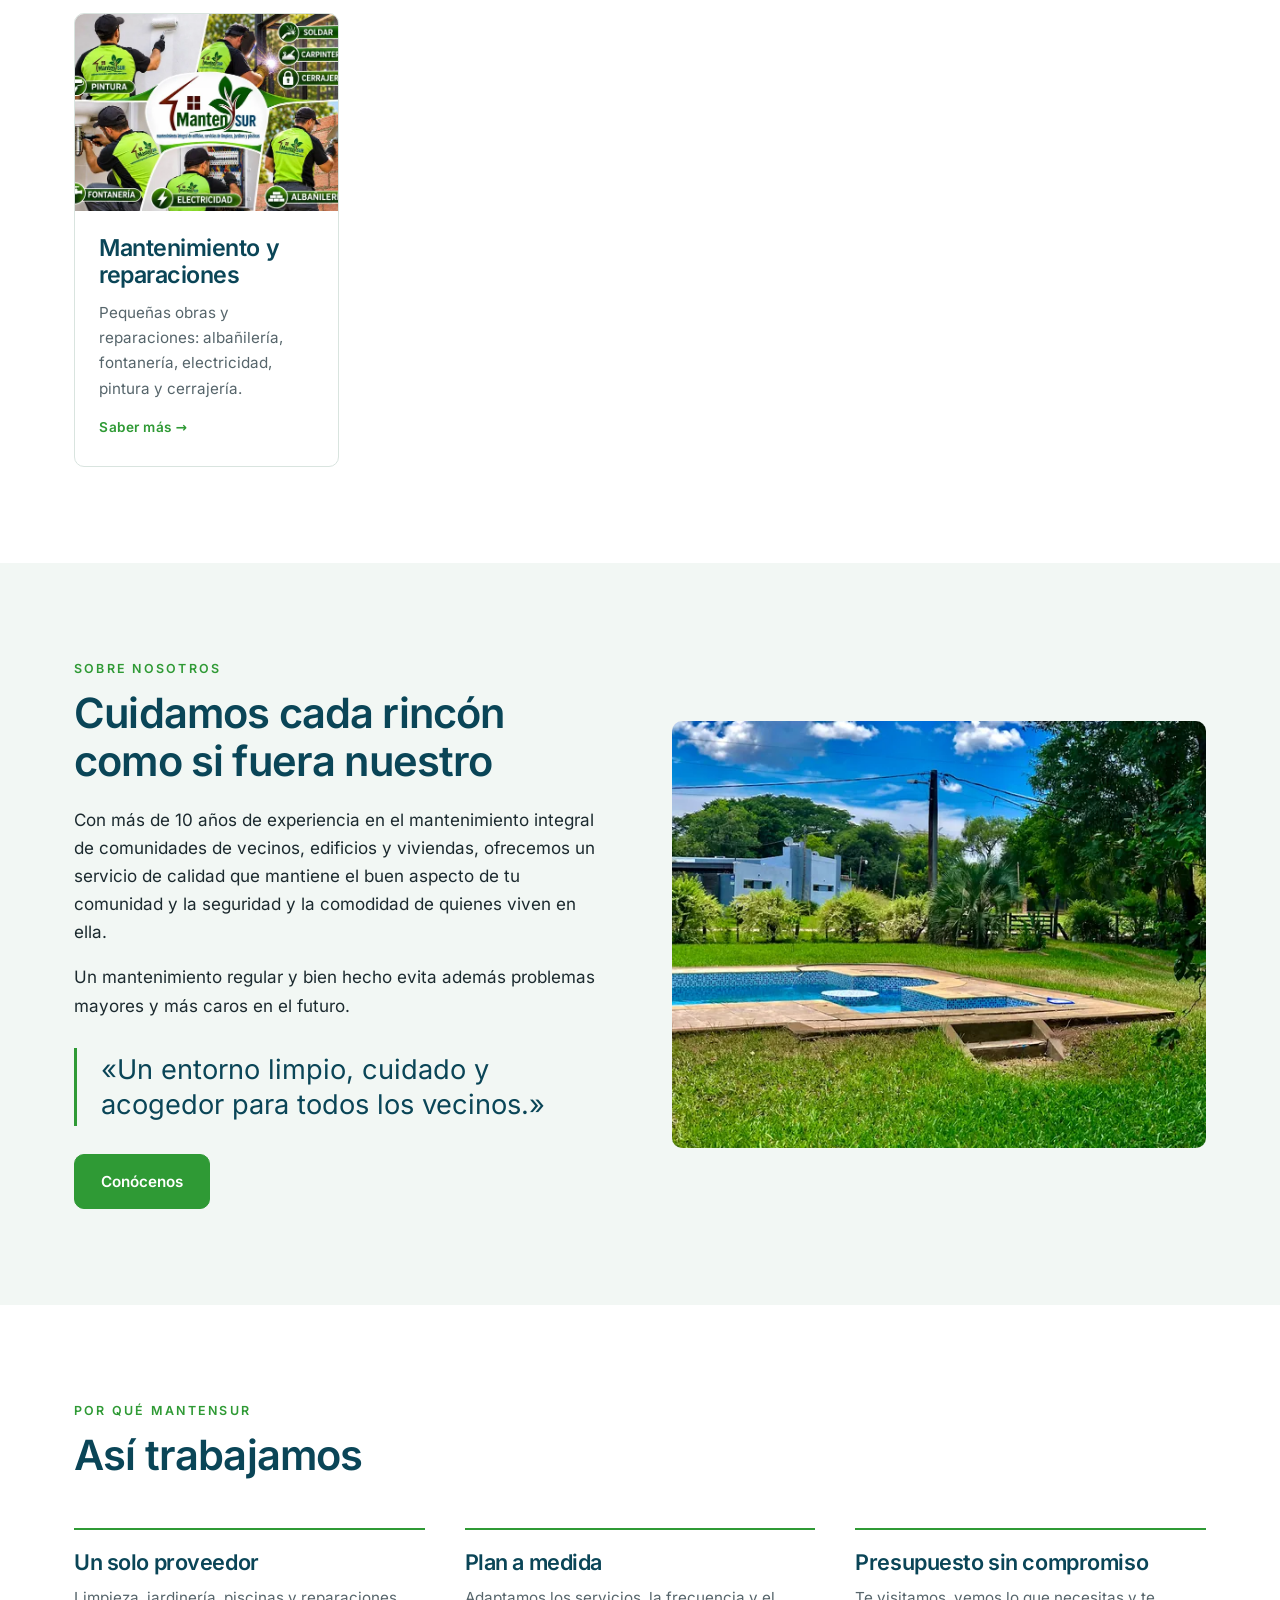
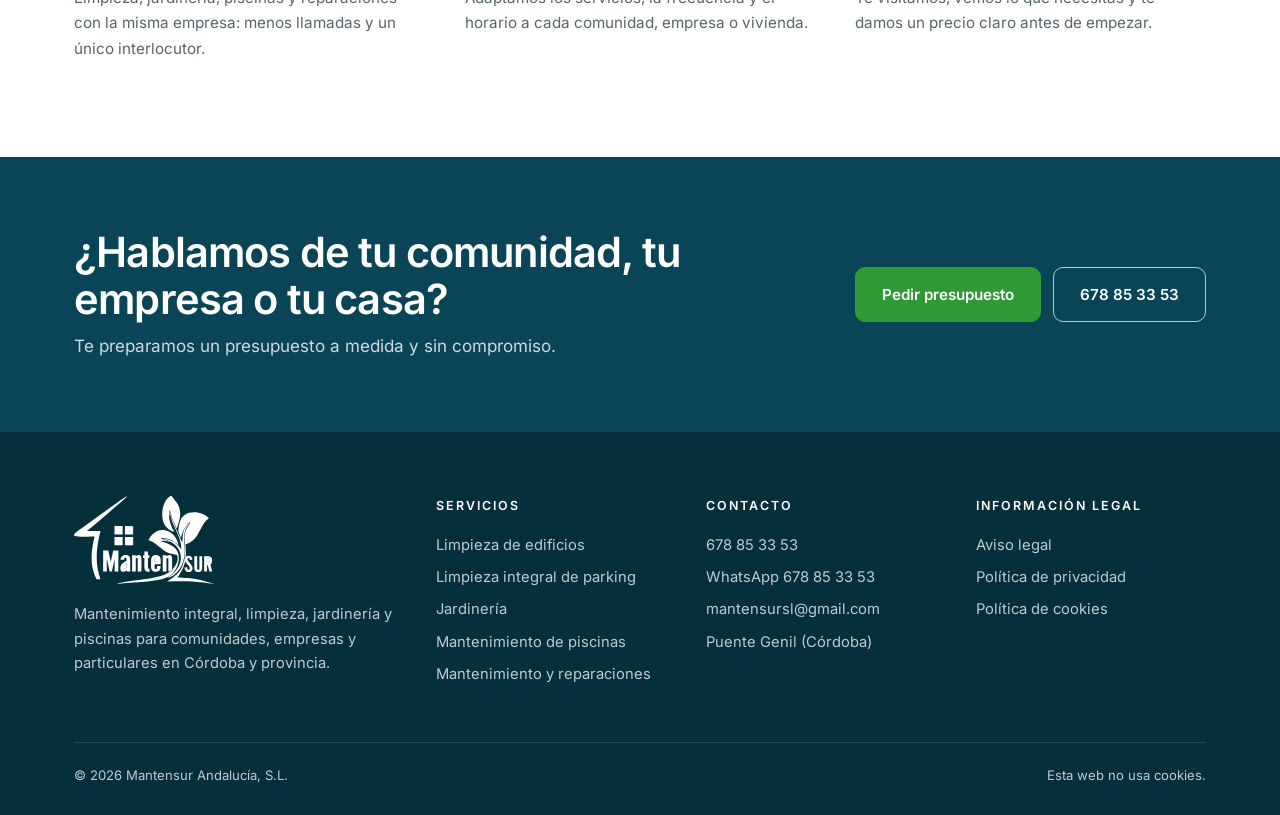
==== commit 267f0fd1: "Cambios de la web 08/11/2026 20:59" ====
--- a/index.html
+++ b/index.html
@@ -35,19 +35,21 @@
 <h1>Tu comunidad, siempre impecable</h1>
 <p>Limpieza, jardinería, piscinas y reparaciones con un solo equipo. Nos encargamos del mantenimiento para que tú solo tengas que disfrutarlo.</p>
 <div class="acciones"><a class="boton" href="/contacto/">Pedir presupuesto</a><a class="boton claro" href="/servicios/">Ver servicios</a></div>
-<div class="cifras"><div><b>+10</b><span>años de experiencia</span></div><div><b>4</b><span>servicios en uno</span></div><div><b>Córdoba</b><span>y toda la provincia</span></div></div>
+<div class="cifras"><div><b>+10</b><span>años de experiencia</span></div><div><b>5</b><span>servicios en uno</span></div><div><b>Córdoba</b><span>y toda la provincia</span></div></div>
 </div></section>
 
 <section class="seccion"><div class="contenedor">
 <div class="cabeza"><span class="antetitulo">Qué hacemos</span><h2>Todo el mantenimiento, con un solo proveedor</h2><p>Agrupamos los servicios que necesita cada comunidad, empresa o vivienda en un plan a medida.</p></div>
 <div class="servicios"><a class="servicio" href="/servicios/#limpieza-de-edificios">
 <img src="/img/limpieza-1100.webp" srcset="/img/limpieza-640.webp 640w, /img/limpieza-1100.webp 1100w" sizes="(max-width:600px) 100vw, (max-width:1080px) 50vw, 280px" alt="Limpiadora de Mantensur fregando el suelo de un vestíbulo" loading="lazy" decoding="async">
-<div><h3>Limpieza de edificios</h3><p>Limpieza de portales, escaleras, zonas comunes, oficinas y locales, con la frecuencia que necesites.</p><span>Saber más →</span></div></a><a class="servicio" href="/servicios/#jardineria">
+<div><h3>Limpieza de edificios</h3><p>Limpieza de portales, escaleras, zonas comunes, oficinas y locales, con la frecuencia que necesites.</p><span>Saber más →</span></div></a><a class="servicio" href="/servicios/#limpieza-integral-de-parking">
+<img src="/img/parking-1100.webp" srcset="/img/parking-640.webp 640w, /img/parking-1100.webp 1100w" sizes="(max-width:600px) 100vw, (max-width:1080px) 50vw, 280px" alt="Garaje comunitario con el suelo recién fregado" loading="lazy" decoding="async">
+<div><h3>Limpieza integral de parking</h3><p>Limpieza a fondo de garajes y aparcamientos: suelos, rampas, paredes y zonas de paso.</p><span>Saber más →</span></div></a><a class="servicio" href="/servicios/#jardineria">
 <img src="/img/jardineria-1100.webp" srcset="/img/jardineria-640.webp 640w, /img/jardineria-1100.webp 1100w" sizes="(max-width:600px) 100vw, (max-width:1080px) 50vw, 280px" alt="Jardinero cortando el césped con un cortacésped" loading="lazy" decoding="async">
 <div><h3>Jardinería</h3><p>Mantenimiento de jardines y zonas verdes durante todo el año: poda, riego, césped y plantas.</p><span>Saber más →</span></div></a><a class="servicio" href="/servicios/#mantenimiento-de-piscinas">
 <img src="/img/piscinas-1100.webp" srcset="/img/piscinas-640.webp 640w, /img/piscinas-1100.webp 1100w" sizes="(max-width:600px) 100vw, (max-width:1080px) 50vw, 280px" alt="Piscina de una vivienda con césped y tarima" loading="lazy" decoding="async">
 <div><h3>Mantenimiento de piscinas</h3><p>Limpieza, tratamiento del agua y puesta a punto de piscinas comunitarias y particulares.</p><span>Saber más →</span></div></a><a class="servicio" href="/servicios/#mantenimiento-y-reparaciones">
-<img src="/img/reparaciones-1100.webp" srcset="/img/reparaciones-640.webp 640w, /img/reparaciones-1100.webp 1100w" sizes="(max-width:600px) 100vw, (max-width:1080px) 50vw, 280px" alt="Técnico trabajando en un cuadro eléctrico" loading="lazy" decoding="async">
+<img src="/img/reparaciones2-1100.webp" srcset="/img/reparaciones2-640.webp 640w, /img/reparaciones2-1100.webp 1100w" sizes="(max-width:600px) 100vw, (max-width:1080px) 50vw, 280px" alt="Operarios de Mantensur pintando, soldando, haciendo fontanería, electricidad y albañilería" loading="lazy" decoding="async">
 <div><h3>Mantenimiento y reparaciones</h3><p>Pequeñas obras y reparaciones: albañilería, fontanería, electricidad, pintura y cerrajería.</p><span>Saber más →</span></div></a></div>
 </div></section>
 
@@ -72,7 +74,7 @@
 <footer class="pie"><div class="contenedor">
 <div class="rejilla">
 <div><a class="logo" href="/" aria-label="Mantensur, ir al inicio"><img src="/img/logo-blanco.svg?v=1" width="3146" height="1975" alt="Mantensur"></a><p style="margin-top:18px">Mantenimiento integral, limpieza, jardinería y piscinas para comunidades, empresas y particulares en Córdoba y provincia.</p></div>
-<div><h4>Servicios</h4><ul><li><a href="/servicios/#limpieza-de-edificios">Limpieza de edificios</a></li><li><a href="/servicios/#jardineria">Jardinería</a></li><li><a href="/servicios/#mantenimiento-de-piscinas">Mantenimiento de piscinas</a></li><li><a href="/servicios/#mantenimiento-y-reparaciones">Mantenimiento y reparaciones</a></li></ul></div>
+<div><h4>Servicios</h4><ul><li><a href="/servicios/#limpieza-de-edificios">Limpieza de edificios</a></li><li><a href="/servicios/#limpieza-integral-de-parking">Limpieza integral de parking</a></li><li><a href="/servicios/#jardineria">Jardinería</a></li><li><a href="/servicios/#mantenimiento-de-piscinas">Mantenimiento de piscinas</a></li><li><a href="/servicios/#mantenimiento-y-reparaciones">Mantenimiento y reparaciones</a></li></ul></div>
 <div><h4>Contacto</h4><ul>
 <li><a href="tel:+34678853353">678 85 33 53</a></li>
 <li><a href="https://wa.me/34678853353" target="_blank" rel="noopener" title="WhatsApp">WhatsApp <span style="white-space:nowrap">678 85 33 53</span></a></li>
--- a/estilo.css
+++ b/estilo.css
@@ -88,6 +88,7 @@
 .servicio span{font-size:.85rem;font-weight:600;color:var(--oro);letter-spacing:.04em}
 .dos{display:grid;grid-template-columns:1fr 1fr;gap:64px;align-items:center}
 .dos img{border-radius:var(--radio);width:100%;aspect-ratio:5/4;object-fit:cover}
+.dos img.entera{aspect-ratio:auto;object-fit:contain}
 .cita{font-family:var(--serif);font-size:1.7rem;line-height:1.3;color:var(--marino);border-left:3px solid var(--oro);padding:4px 0 4px 24px;margin:28px 0}
 .ventajas{display:grid;grid-template-columns:repeat(3,1fr);gap:40px;margin-top:8px}
 .ventaja{border-top:2px solid var(--oro);padding-top:20px}
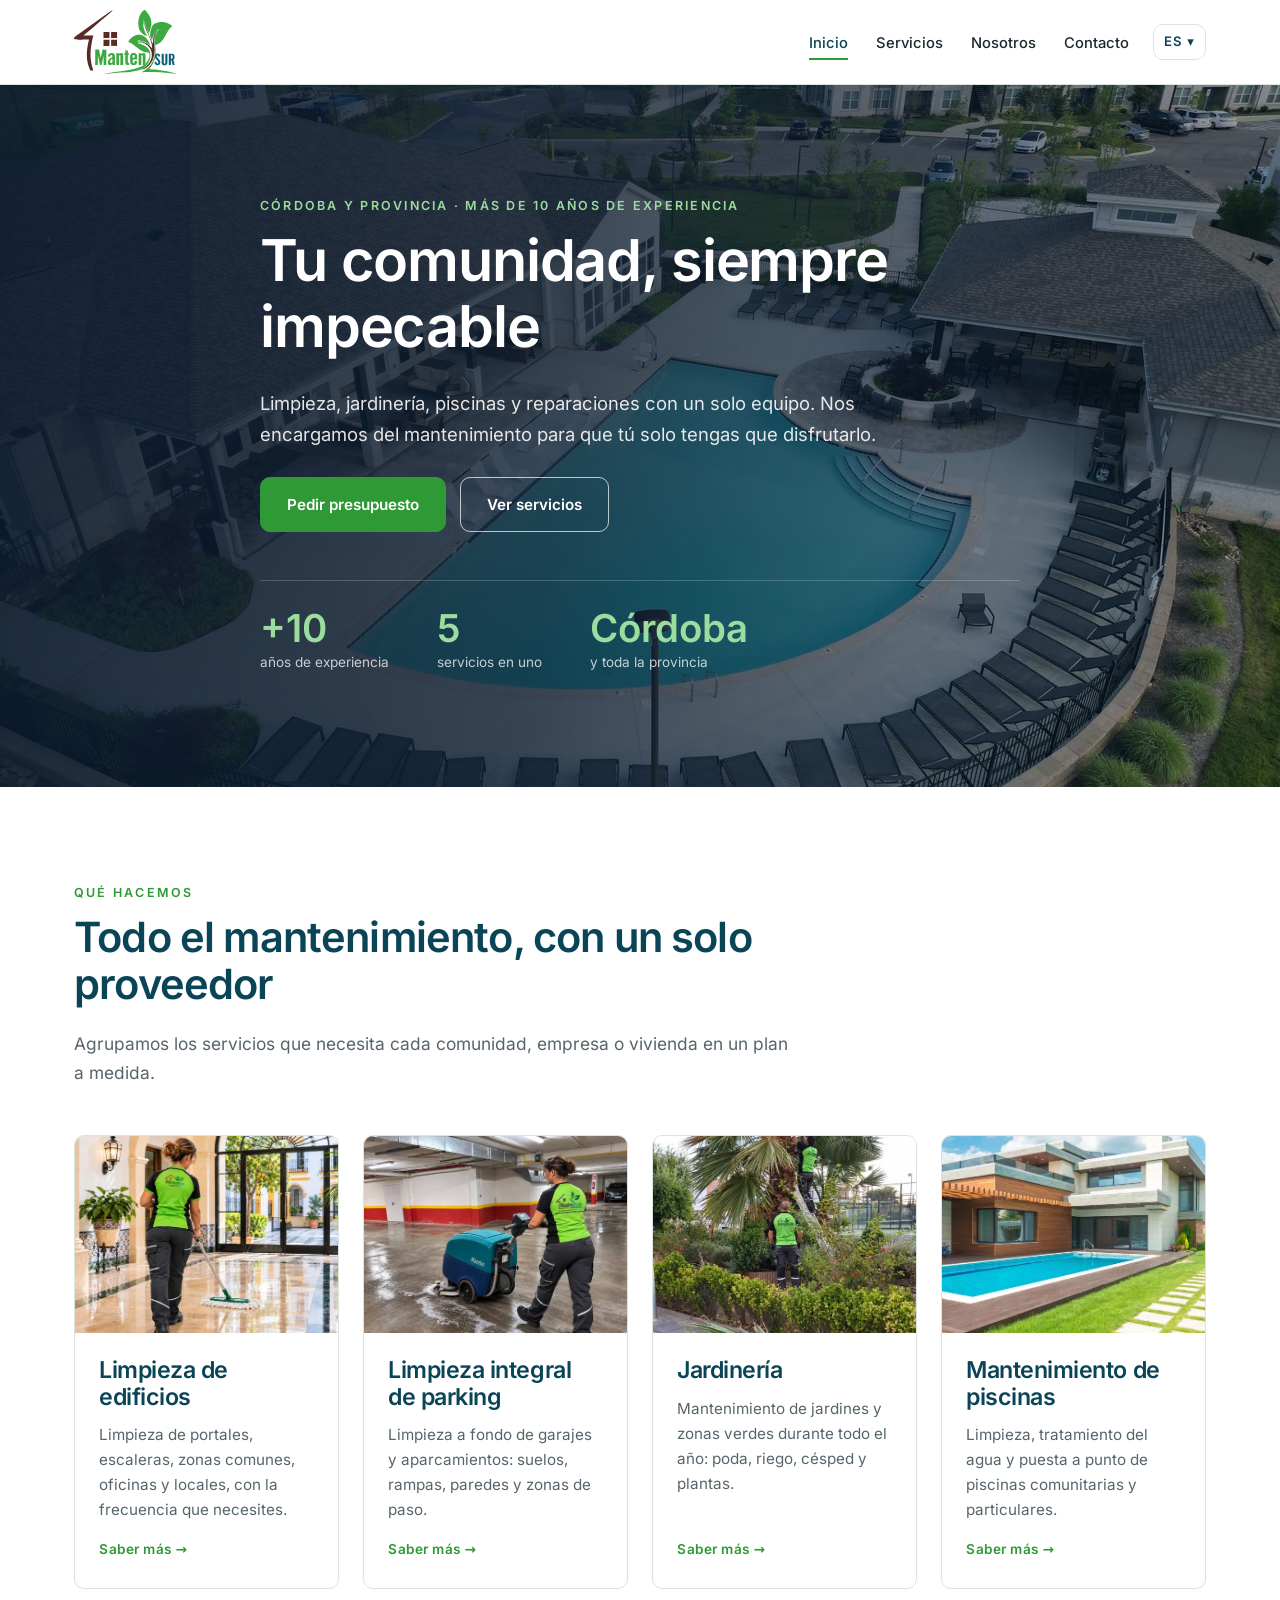
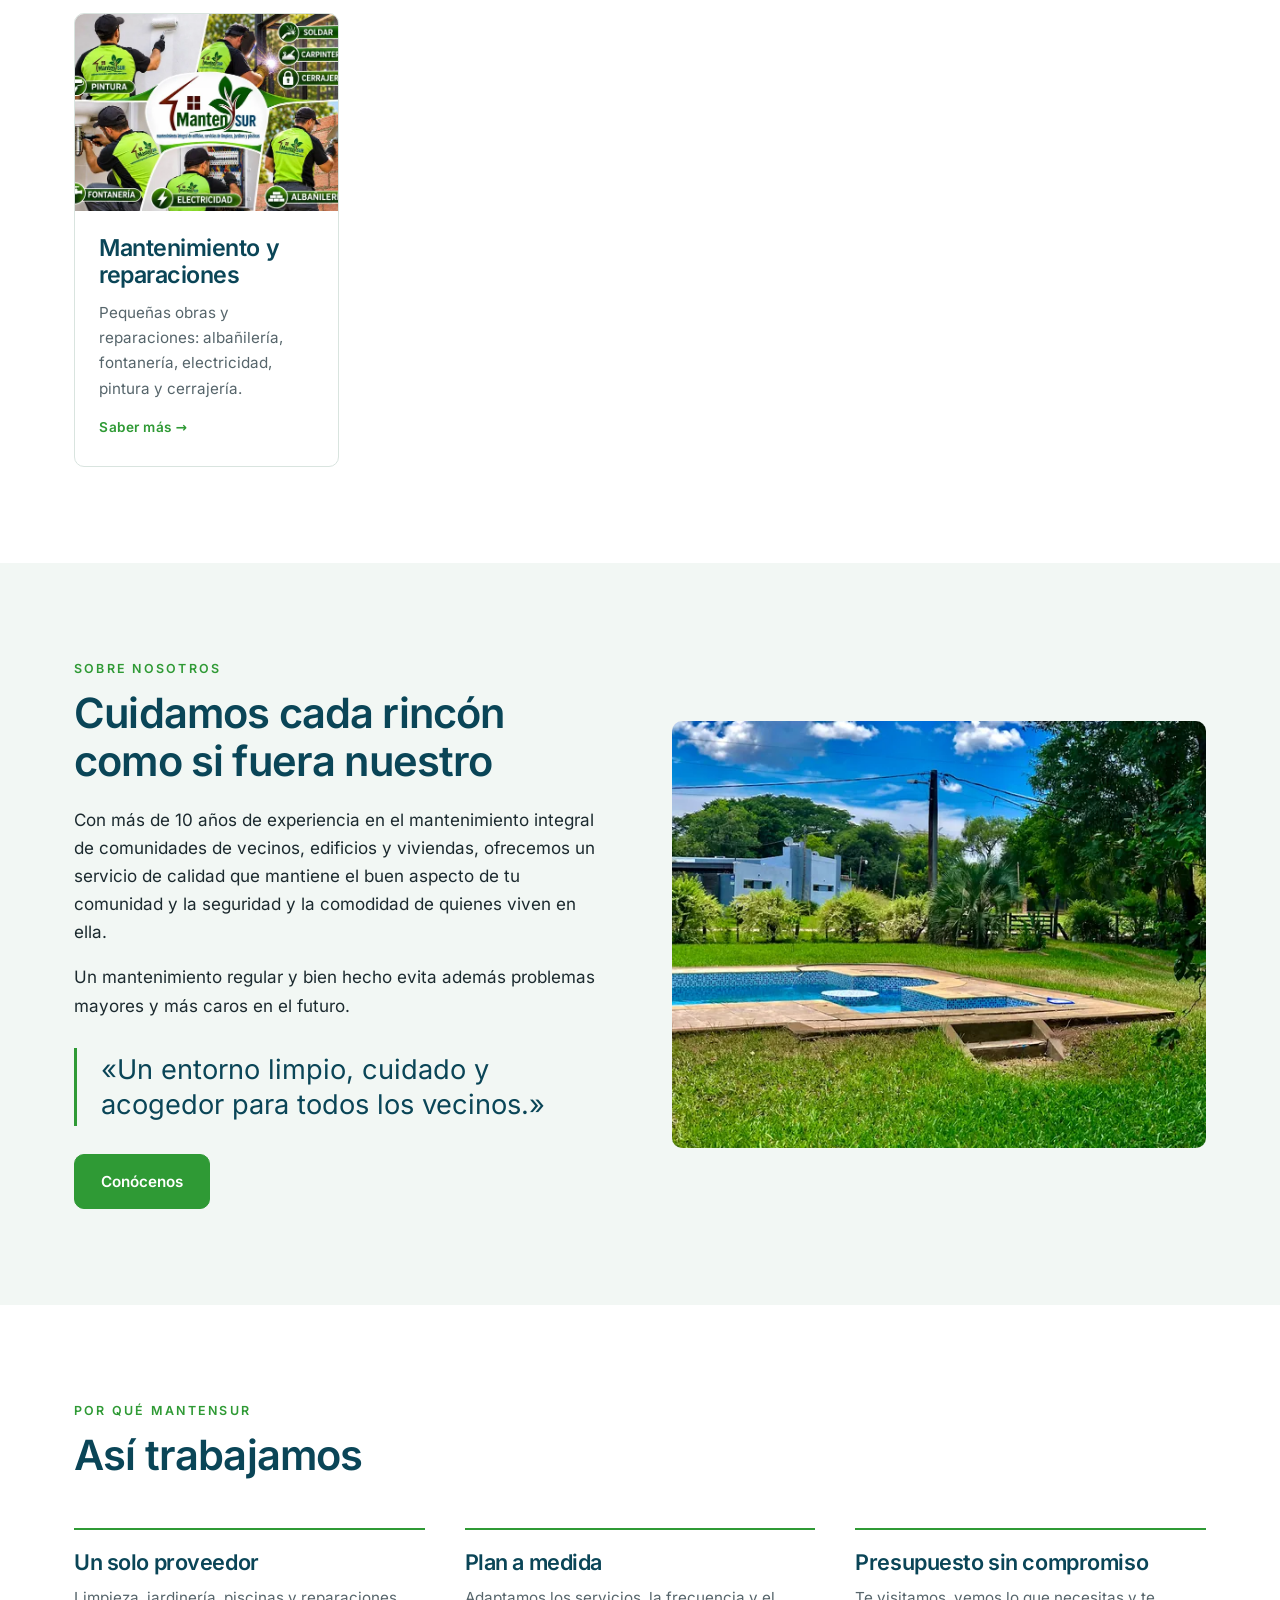
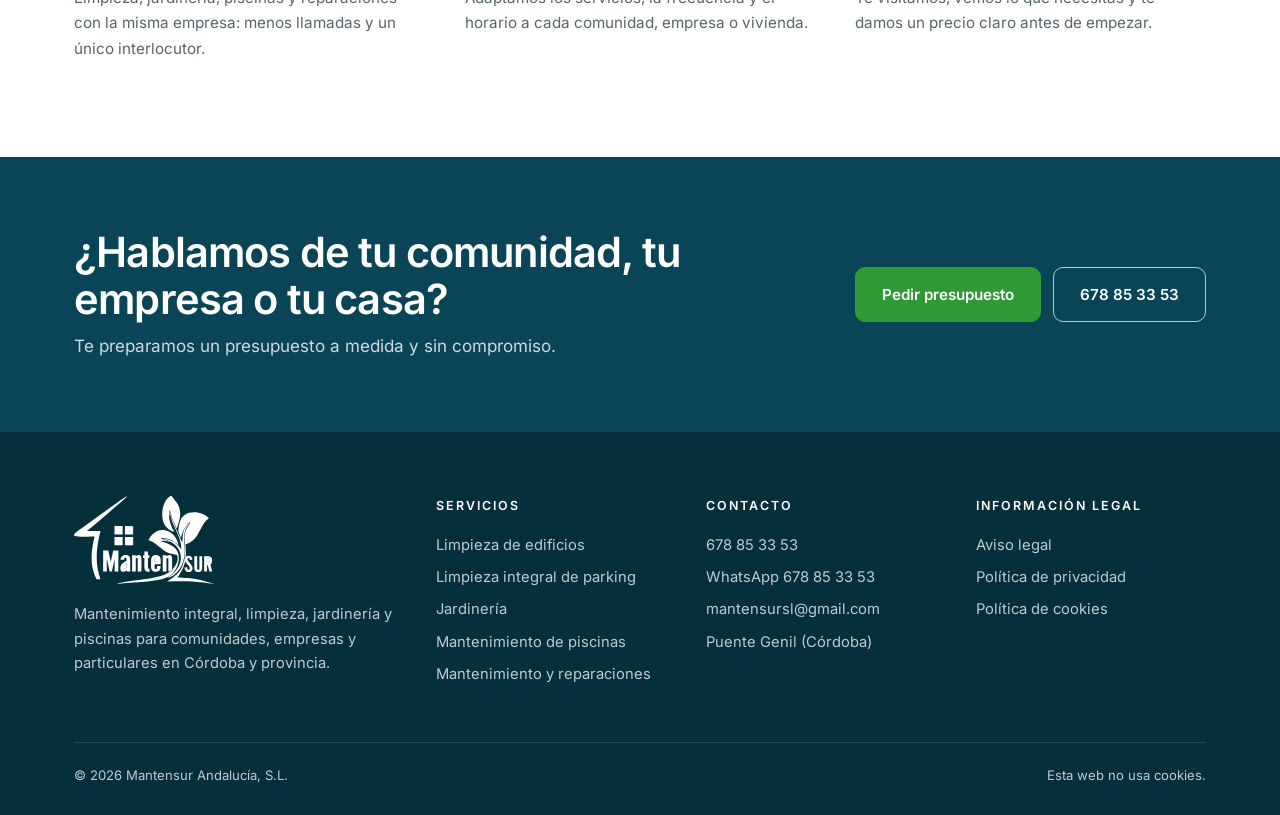
==== commit 806dc828: "Cambios de la web 08/11/2026 21:27" ====
--- a/index.html
+++ b/index.html
@@ -45,7 +45,7 @@
 <div><h3>Limpieza de edificios</h3><p>Limpieza de portales, escaleras, zonas comunes, oficinas y locales, con la frecuencia que necesites.</p><span>Saber más →</span></div></a><a class="servicio" href="/servicios/#limpieza-integral-de-parking">
 <img src="/img/parking-1100.webp" srcset="/img/parking-640.webp 640w, /img/parking-1100.webp 1100w" sizes="(max-width:600px) 100vw, (max-width:1080px) 50vw, 280px" alt="Garaje comunitario con el suelo recién fregado" loading="lazy" decoding="async">
 <div><h3>Limpieza integral de parking</h3><p>Limpieza a fondo de garajes y aparcamientos: suelos, rampas, paredes y zonas de paso.</p><span>Saber más →</span></div></a><a class="servicio" href="/servicios/#jardineria">
-<img src="/img/jardineria-1100.webp" srcset="/img/jardineria-640.webp 640w, /img/jardineria-1100.webp 1100w" sizes="(max-width:600px) 100vw, (max-width:1080px) 50vw, 280px" alt="Jardinero cortando el césped con un cortacésped" loading="lazy" decoding="async">
+<img src="/img/jardineria2-1100.webp" srcset="/img/jardineria2-640.webp 640w, /img/jardineria2-1100.webp 1100w" sizes="(max-width:600px) 100vw, (max-width:1080px) 50vw, 280px" alt="Jardinero cortando el césped con un cortacésped" loading="lazy" decoding="async">
 <div><h3>Jardinería</h3><p>Mantenimiento de jardines y zonas verdes durante todo el año: poda, riego, césped y plantas.</p><span>Saber más →</span></div></a><a class="servicio" href="/servicios/#mantenimiento-de-piscinas">
 <img src="/img/piscinas-1100.webp" srcset="/img/piscinas-640.webp 640w, /img/piscinas-1100.webp 1100w" sizes="(max-width:600px) 100vw, (max-width:1080px) 50vw, 280px" alt="Piscina de una vivienda con césped y tarima" loading="lazy" decoding="async">
 <div><h3>Mantenimiento de piscinas</h3><p>Limpieza, tratamiento del agua y puesta a punto de piscinas comunitarias y particulares.</p><span>Saber más →</span></div></a><a class="servicio" href="/servicios/#mantenimiento-y-reparaciones">
--- a/estilo.css
+++ b/estilo.css
@@ -89,6 +89,7 @@
 .dos{display:grid;grid-template-columns:1fr 1fr;gap:64px;align-items:center}
 .dos img{border-radius:var(--radio);width:100%;aspect-ratio:5/4;object-fit:cover}
 .dos img.entera{aspect-ratio:auto;object-fit:contain}
+.dos img.entera[src*="jardineria2"]{width:auto;max-width:100%;max-height:680px;display:block;margin:0 auto}
 .cita{font-family:var(--serif);font-size:1.7rem;line-height:1.3;color:var(--marino);border-left:3px solid var(--oro);padding:4px 0 4px 24px;margin:28px 0}
 .ventajas{display:grid;grid-template-columns:repeat(3,1fr);gap:40px;margin-top:8px}
 .ventaja{border-top:2px solid var(--oro);padding-top:20px}
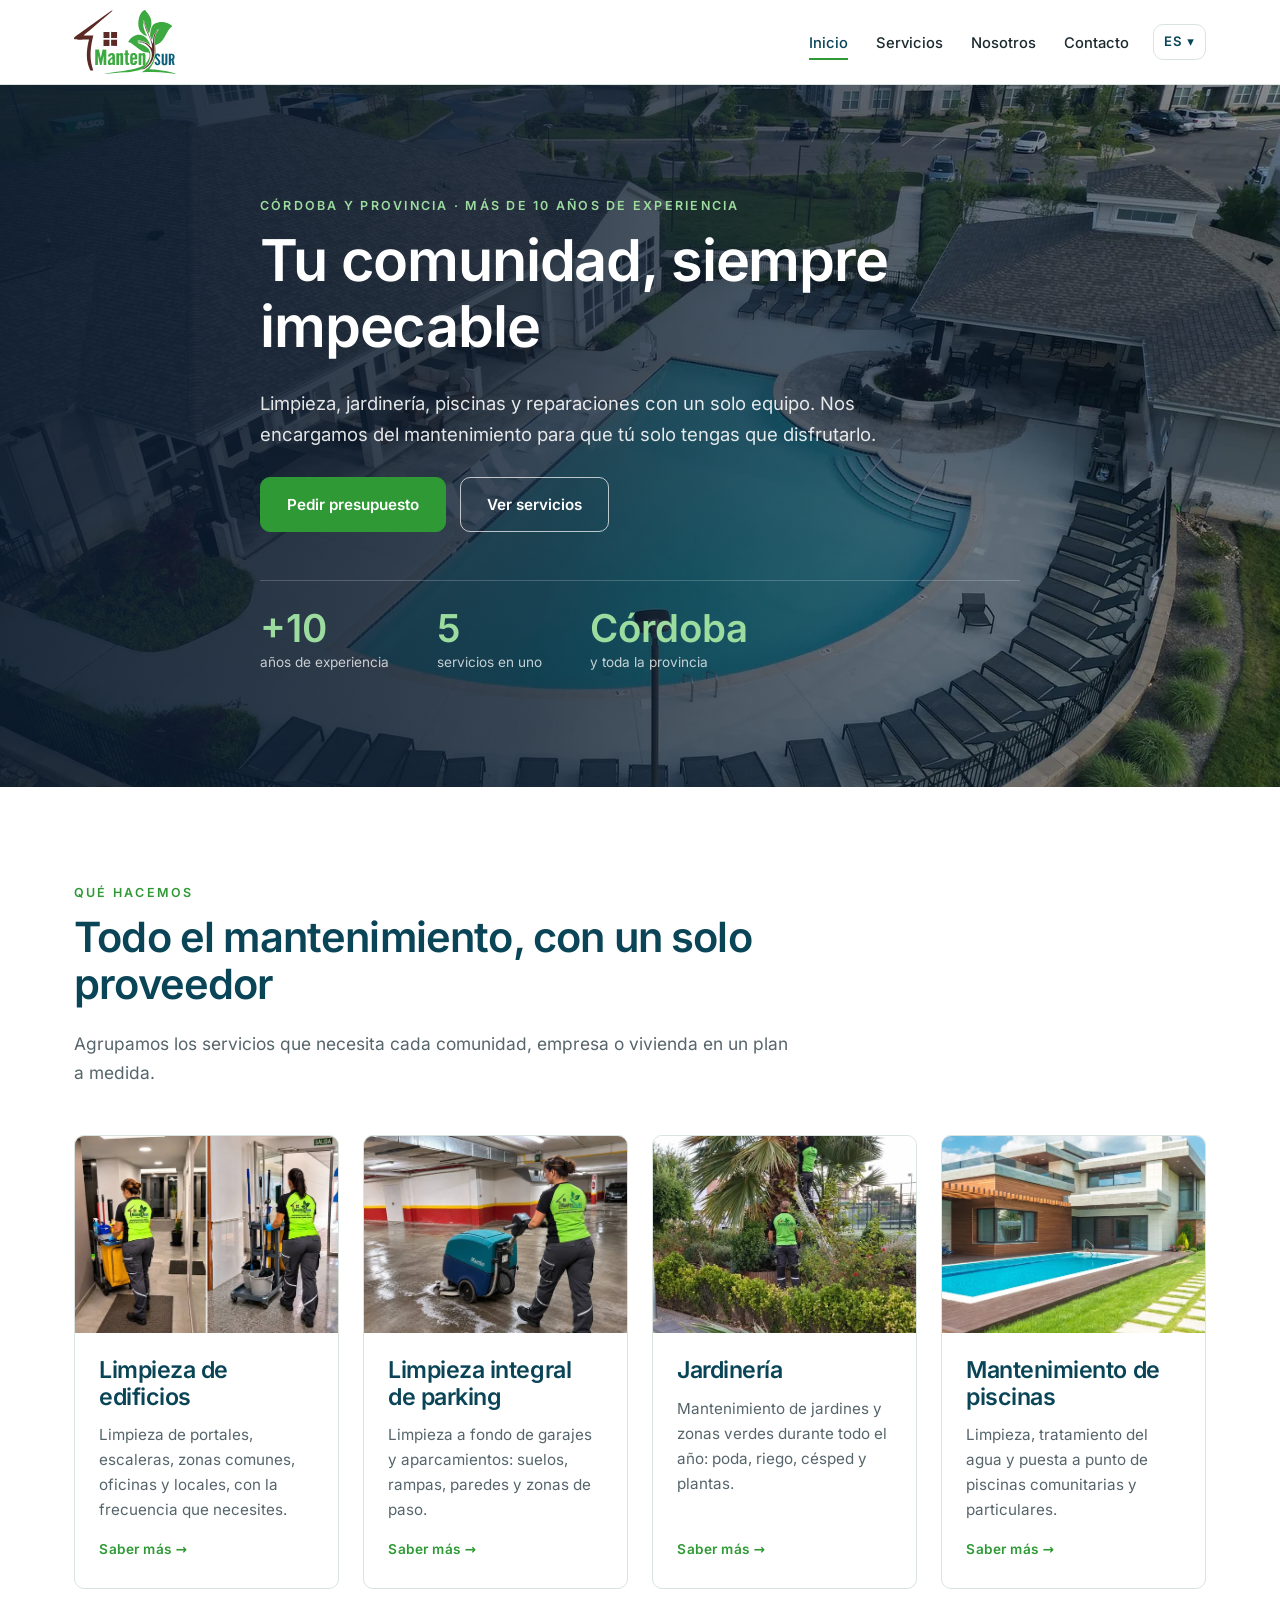
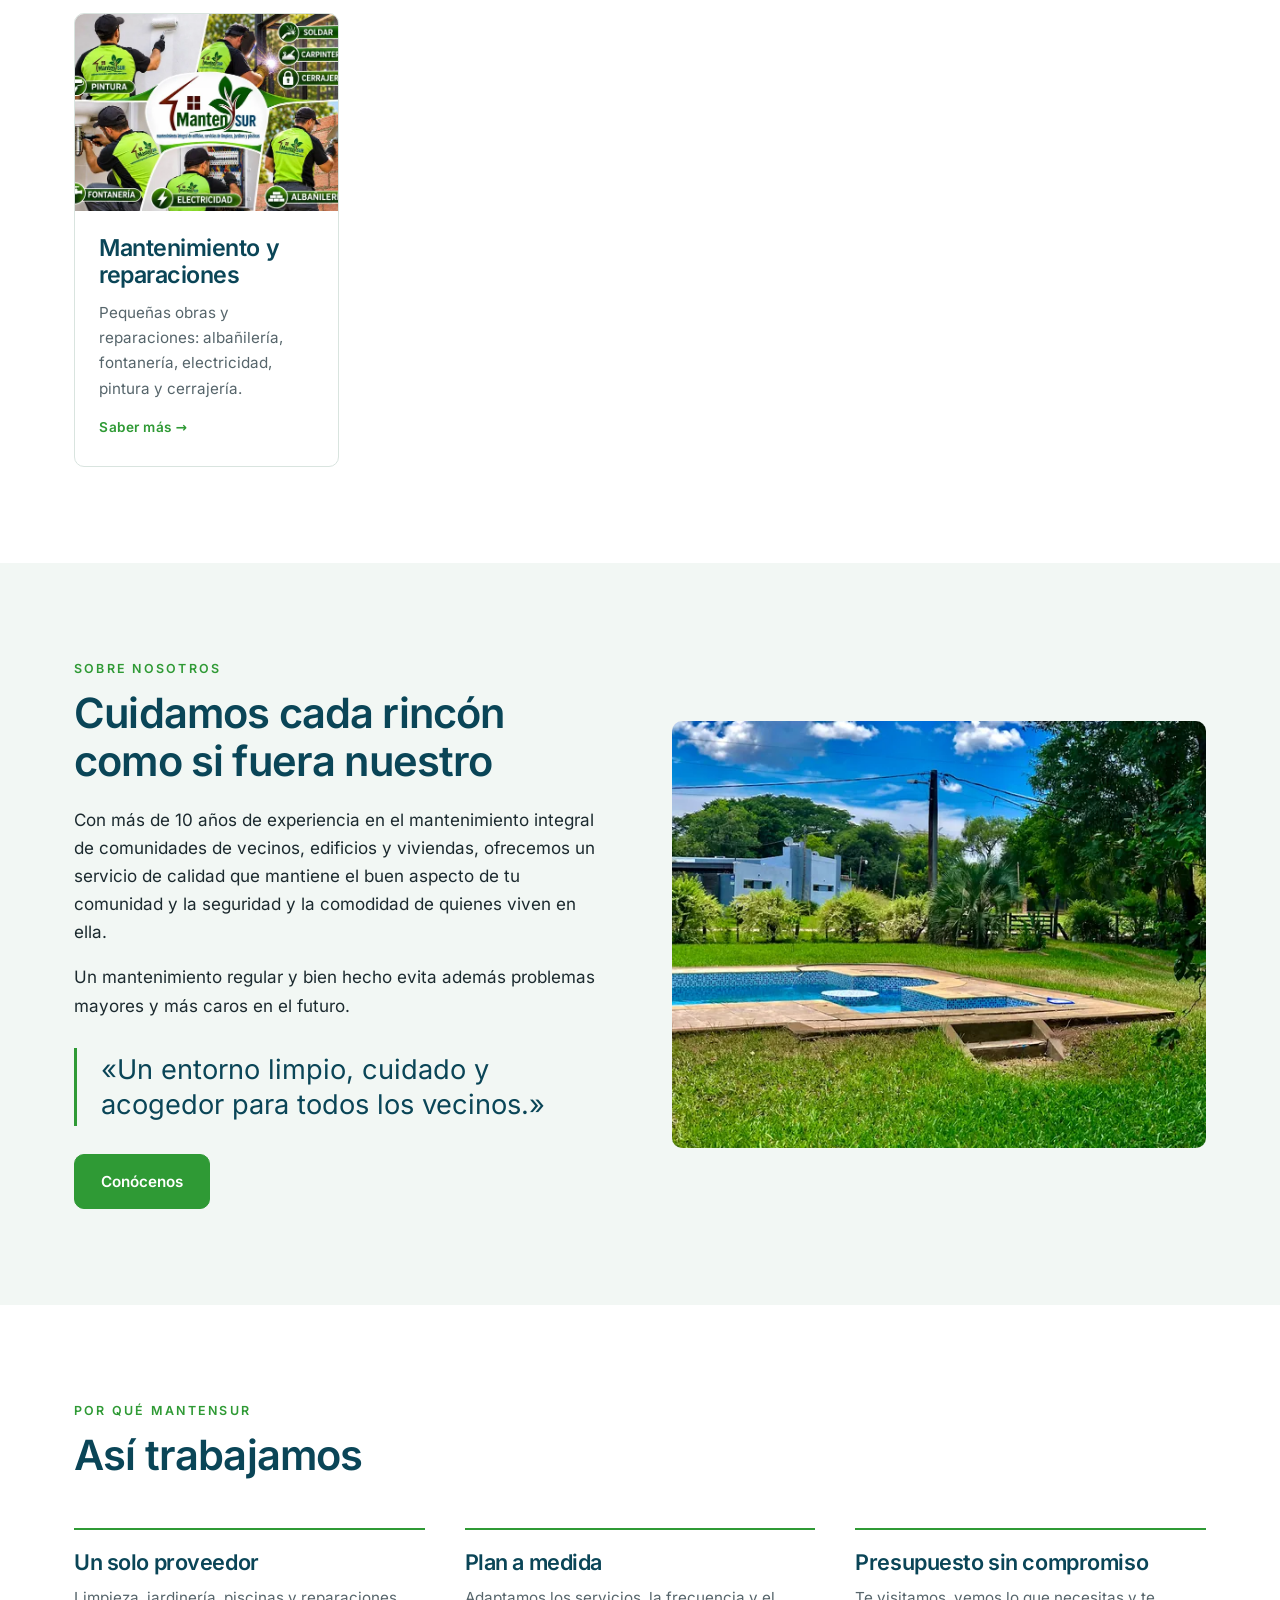
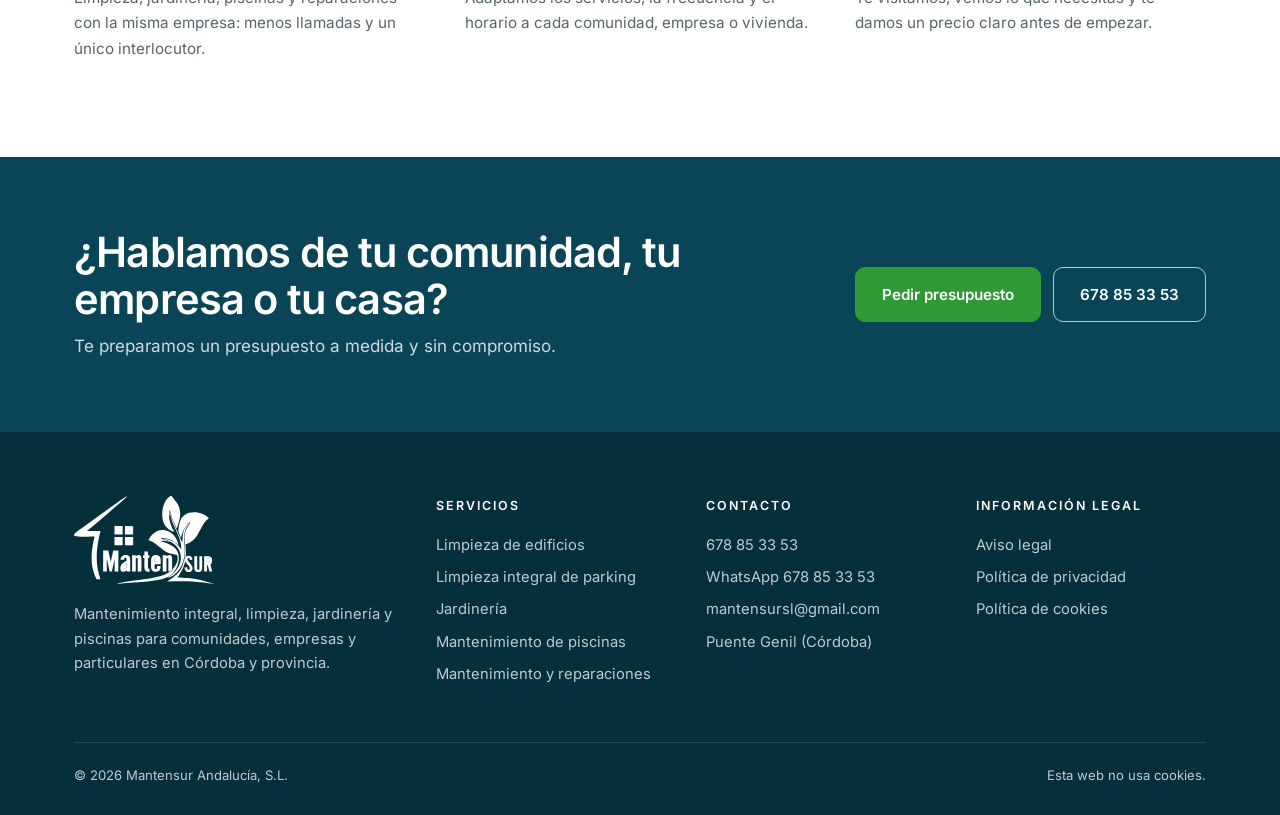
==== commit 60a1689f: "Cambios de la web 08/11/2026 21:29" ====
--- a/index.html
+++ b/index.html
@@ -29,7 +29,7 @@
 </div></header>
 <main id="contenido">
 <section class="portada">
-<picture><img src="/img/portada-1920.webp" srcset="/img/portada-768.webp 768w, /img/portada-1280.webp 1280w, /img/portada-1920.webp 1920w" sizes="100vw" alt="Piscina comunitaria de una urbanización rodeada de jardines" loading="eager" decoding="async" fetchpriority="high"></picture>
+<picture><img src="/img/portada-1920.webp?v=65b18720" srcset="/img/portada-768.webp?v=8f321434 768w, /img/portada-1280.webp?v=d0c0d764 1280w, /img/portada-1920.webp?v=65b18720 1920w" sizes="100vw" alt="Piscina comunitaria de una urbanización rodeada de jardines" loading="eager" decoding="async" fetchpriority="high"></picture>
 <div class="contenedor">
 <span class="antetitulo">Córdoba y provincia · Más de 10 años de experiencia</span>
 <h1>Tu comunidad, siempre impecable</h1>
@@ -41,15 +41,15 @@
 <section class="seccion"><div class="contenedor">
 <div class="cabeza"><span class="antetitulo">Qué hacemos</span><h2>Todo el mantenimiento, con un solo proveedor</h2><p>Agrupamos los servicios que necesita cada comunidad, empresa o vivienda en un plan a medida.</p></div>
 <div class="servicios"><a class="servicio" href="/servicios/#limpieza-de-edificios">
-<img src="/img/limpieza-1100.webp" srcset="/img/limpieza-640.webp 640w, /img/limpieza-1100.webp 1100w" sizes="(max-width:600px) 100vw, (max-width:1080px) 50vw, 280px" alt="Limpiadora de Mantensur fregando el suelo de un vestíbulo" loading="lazy" decoding="async">
+<img src="/img/limpieza-1100.webp?v=dc2efbbf" srcset="/img/limpieza-640.webp?v=5e96f735 640w, /img/limpieza-1100.webp?v=dc2efbbf 1100w" sizes="(max-width:600px) 100vw, (max-width:1080px) 50vw, 280px" alt="Limpiadora de Mantensur fregando el suelo de un vestíbulo" loading="lazy" decoding="async">
 <div><h3>Limpieza de edificios</h3><p>Limpieza de portales, escaleras, zonas comunes, oficinas y locales, con la frecuencia que necesites.</p><span>Saber más →</span></div></a><a class="servicio" href="/servicios/#limpieza-integral-de-parking">
-<img src="/img/parking-1100.webp" srcset="/img/parking-640.webp 640w, /img/parking-1100.webp 1100w" sizes="(max-width:600px) 100vw, (max-width:1080px) 50vw, 280px" alt="Garaje comunitario con el suelo recién fregado" loading="lazy" decoding="async">
+<img src="/img/parking-1100.webp?v=8e095142" srcset="/img/parking-640.webp?v=b16490be 640w, /img/parking-1100.webp?v=8e095142 1100w" sizes="(max-width:600px) 100vw, (max-width:1080px) 50vw, 280px" alt="Garaje comunitario con el suelo recién fregado" loading="lazy" decoding="async">
 <div><h3>Limpieza integral de parking</h3><p>Limpieza a fondo de garajes y aparcamientos: suelos, rampas, paredes y zonas de paso.</p><span>Saber más →</span></div></a><a class="servicio" href="/servicios/#jardineria">
-<img src="/img/jardineria2-1100.webp" srcset="/img/jardineria2-640.webp 640w, /img/jardineria2-1100.webp 1100w" sizes="(max-width:600px) 100vw, (max-width:1080px) 50vw, 280px" alt="Jardinero cortando el césped con un cortacésped" loading="lazy" decoding="async">
+<img src="/img/jardineria2-1100.webp?v=d43c5666" srcset="/img/jardineria2-640.webp?v=6a77e232 640w, /img/jardineria2-1100.webp?v=d43c5666 1100w" sizes="(max-width:600px) 100vw, (max-width:1080px) 50vw, 280px" alt="Jardinero cortando el césped con un cortacésped" loading="lazy" decoding="async">
 <div><h3>Jardinería</h3><p>Mantenimiento de jardines y zonas verdes durante todo el año: poda, riego, césped y plantas.</p><span>Saber más →</span></div></a><a class="servicio" href="/servicios/#mantenimiento-de-piscinas">
-<img src="/img/piscinas-1100.webp" srcset="/img/piscinas-640.webp 640w, /img/piscinas-1100.webp 1100w" sizes="(max-width:600px) 100vw, (max-width:1080px) 50vw, 280px" alt="Piscina de una vivienda con césped y tarima" loading="lazy" decoding="async">
+<img src="/img/piscinas-1100.webp?v=a8974e37" srcset="/img/piscinas-640.webp?v=615e031b 640w, /img/piscinas-1100.webp?v=a8974e37 1100w" sizes="(max-width:600px) 100vw, (max-width:1080px) 50vw, 280px" alt="Piscina de una vivienda con césped y tarima" loading="lazy" decoding="async">
 <div><h3>Mantenimiento de piscinas</h3><p>Limpieza, tratamiento del agua y puesta a punto de piscinas comunitarias y particulares.</p><span>Saber más →</span></div></a><a class="servicio" href="/servicios/#mantenimiento-y-reparaciones">
-<img src="/img/reparaciones2-1100.webp" srcset="/img/reparaciones2-640.webp 640w, /img/reparaciones2-1100.webp 1100w" sizes="(max-width:600px) 100vw, (max-width:1080px) 50vw, 280px" alt="Operarios de Mantensur pintando, soldando, haciendo fontanería, electricidad y albañilería" loading="lazy" decoding="async">
+<img src="/img/reparaciones2-1100.webp?v=25119165" srcset="/img/reparaciones2-640.webp?v=c30a1226 640w, /img/reparaciones2-1100.webp?v=25119165 1100w" sizes="(max-width:600px) 100vw, (max-width:1080px) 50vw, 280px" alt="Operarios de Mantensur pintando, soldando, haciendo fontanería, electricidad y albañilería" loading="lazy" decoding="async">
 <div><h3>Mantenimiento y reparaciones</h3><p>Pequeñas obras y reparaciones: albañilería, fontanería, electricidad, pintura y cerrajería.</p><span>Saber más →</span></div></a></div>
 </div></section>
 
@@ -59,7 +59,7 @@
 <p class="cita">«Un entorno limpio, cuidado y acogedor para todos los vecinos.»</p>
 <a class="boton" href="/nosotros/">Conócenos</a>
 </div>
-<div><img src="/img/jardin-1600.webp" srcset="/img/jardin-640.webp 640w, /img/jardin-1100.webp 1100w, /img/jardin-1600.webp 1600w" sizes="(max-width:900px) 100vw, 560px" alt="Jardín con césped cuidado y piscina" loading="lazy" decoding="async"></div>
+<div><img src="/img/jardin-1600.webp?v=dee39791" srcset="/img/jardin-640.webp?v=f608b4de 640w, /img/jardin-1100.webp?v=9da843fe 1100w, /img/jardin-1600.webp?v=dee39791 1600w" sizes="(max-width:900px) 100vw, 560px" alt="Jardín con césped cuidado y piscina" loading="lazy" decoding="async"></div>
 </div></section>
 
 <section class="seccion"><div class="contenedor">
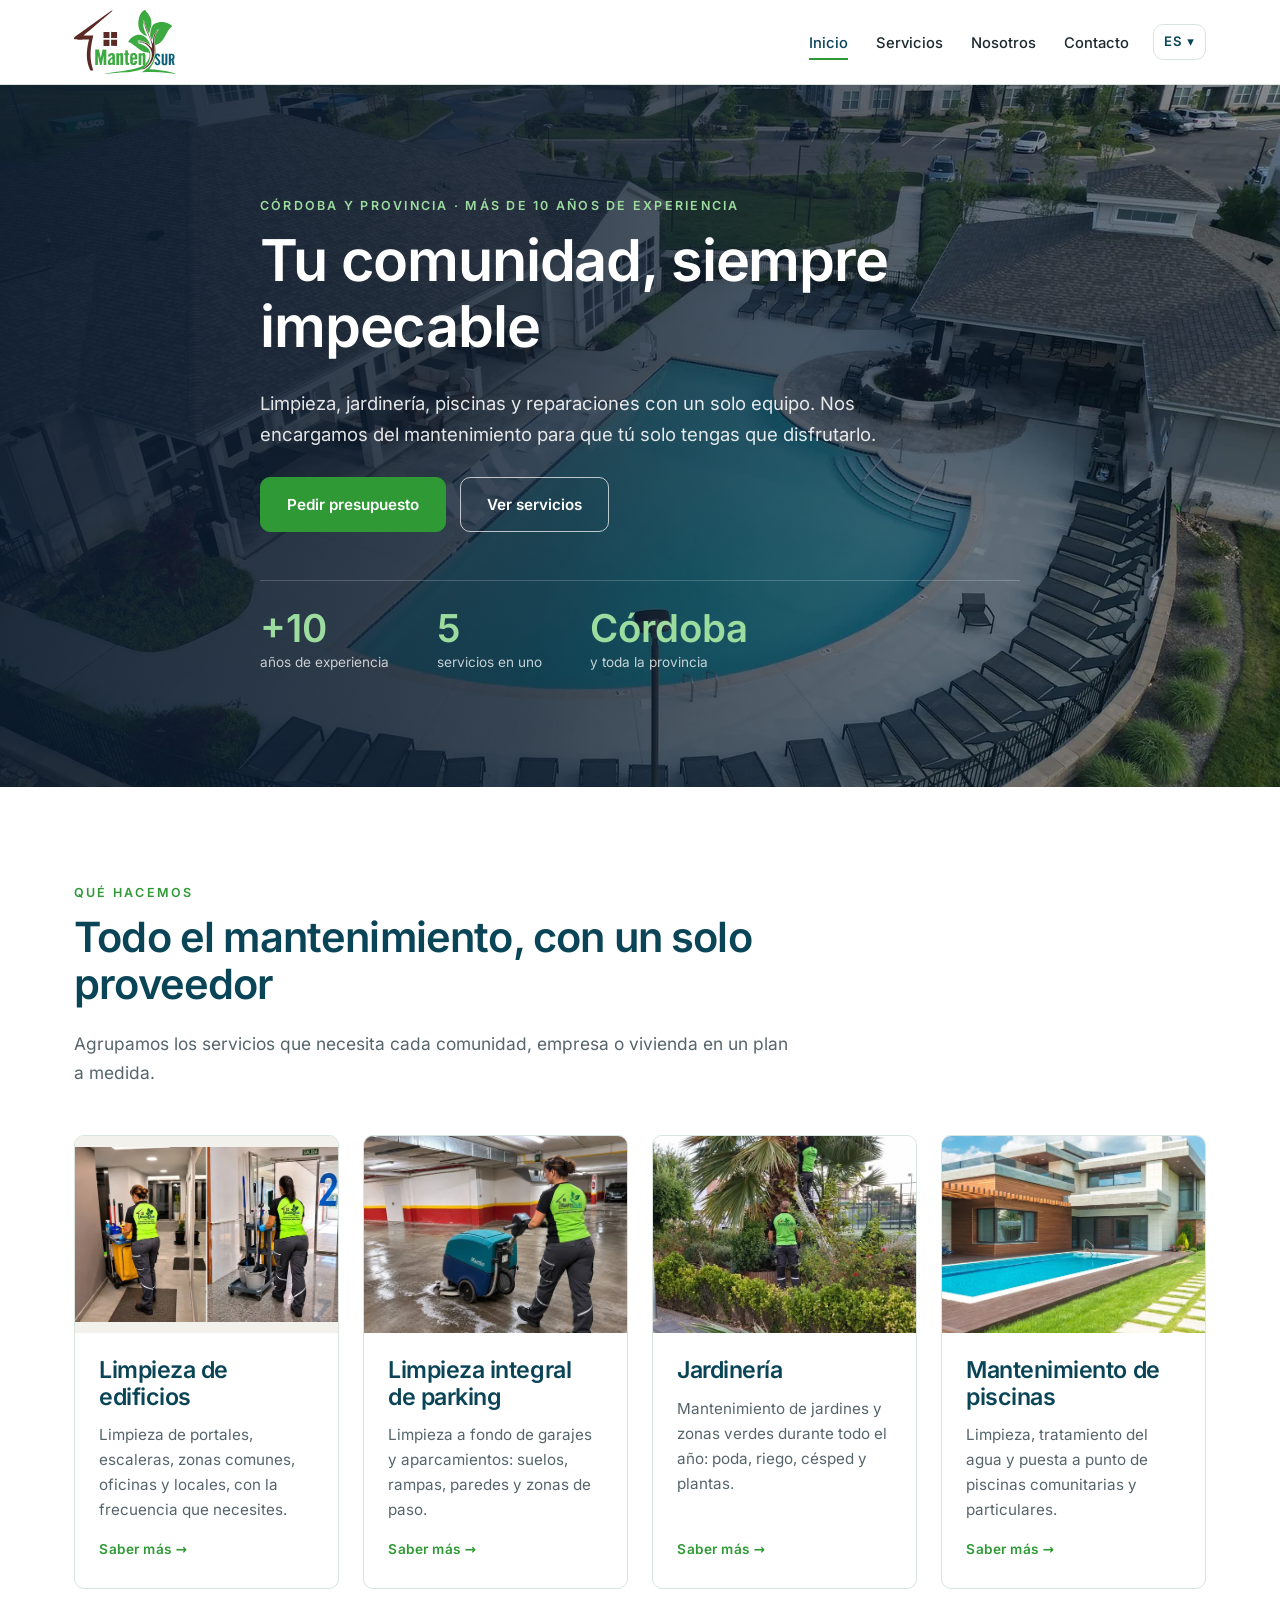
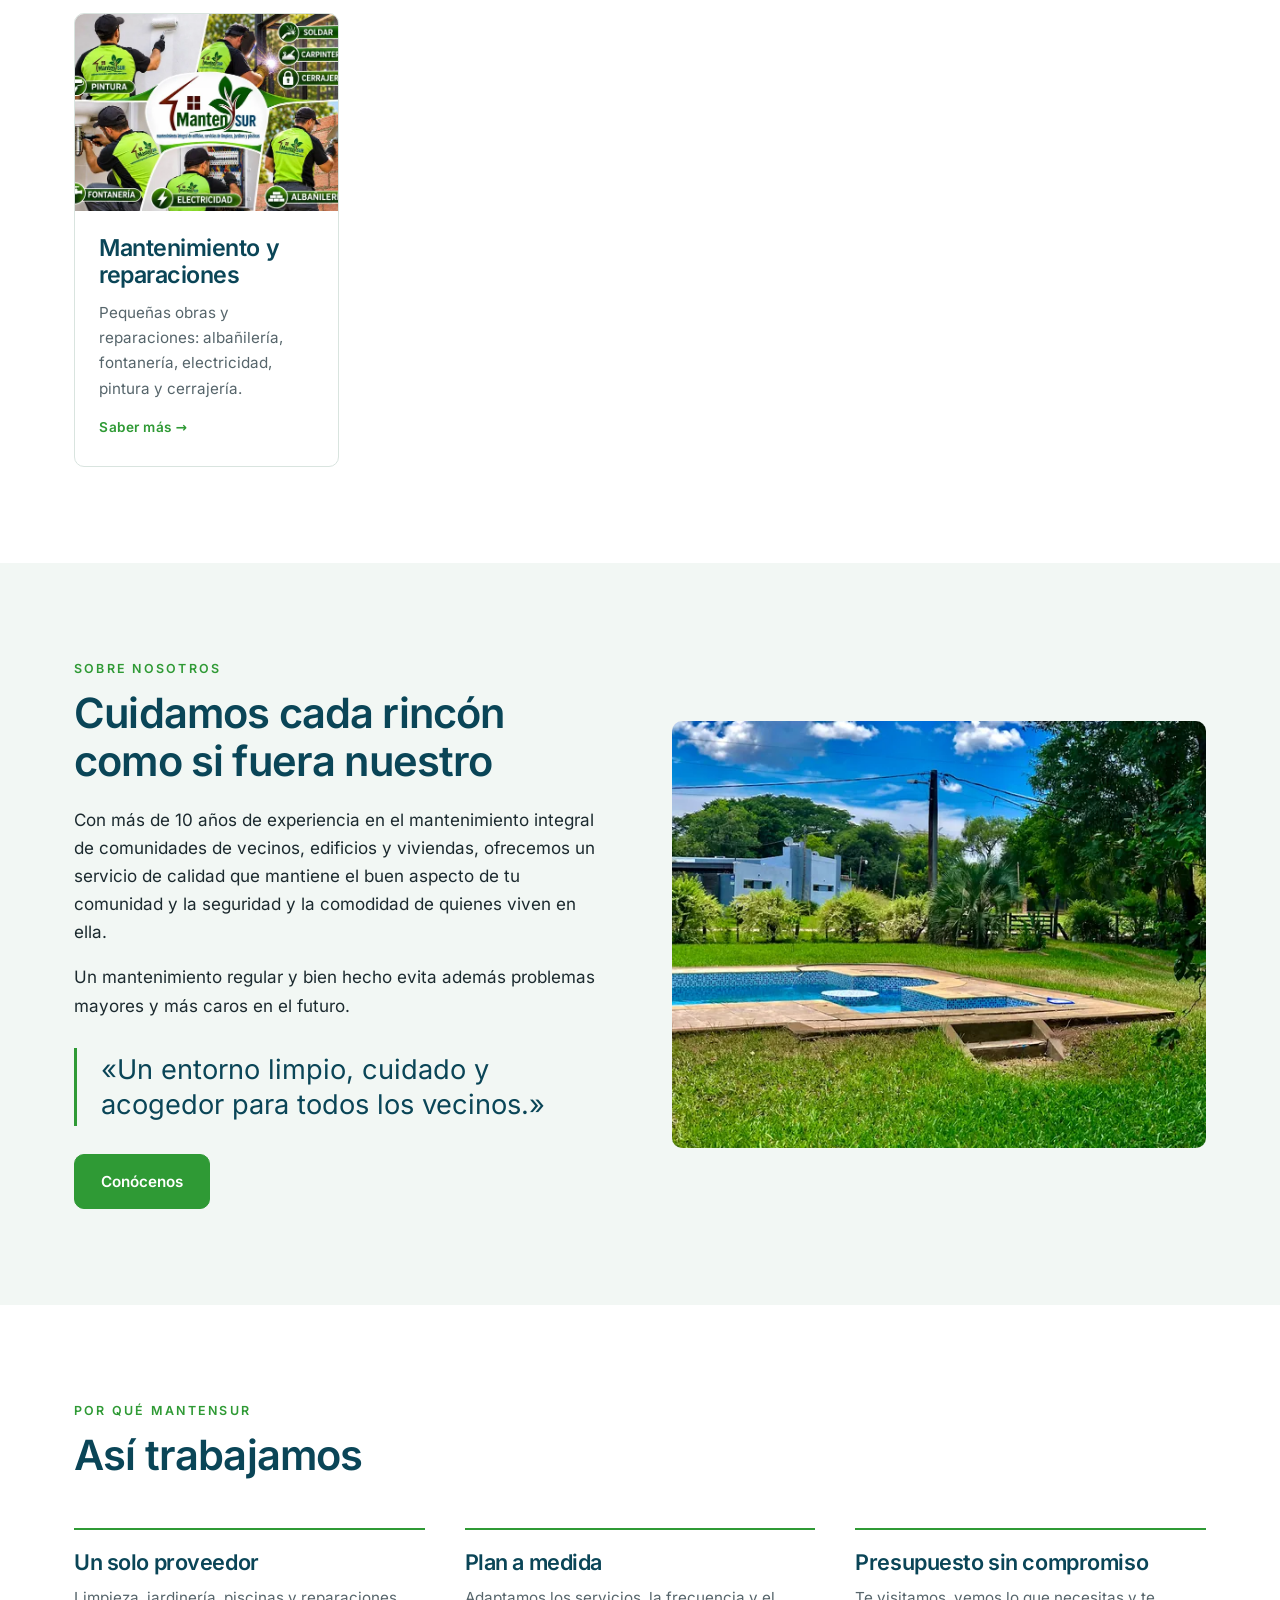
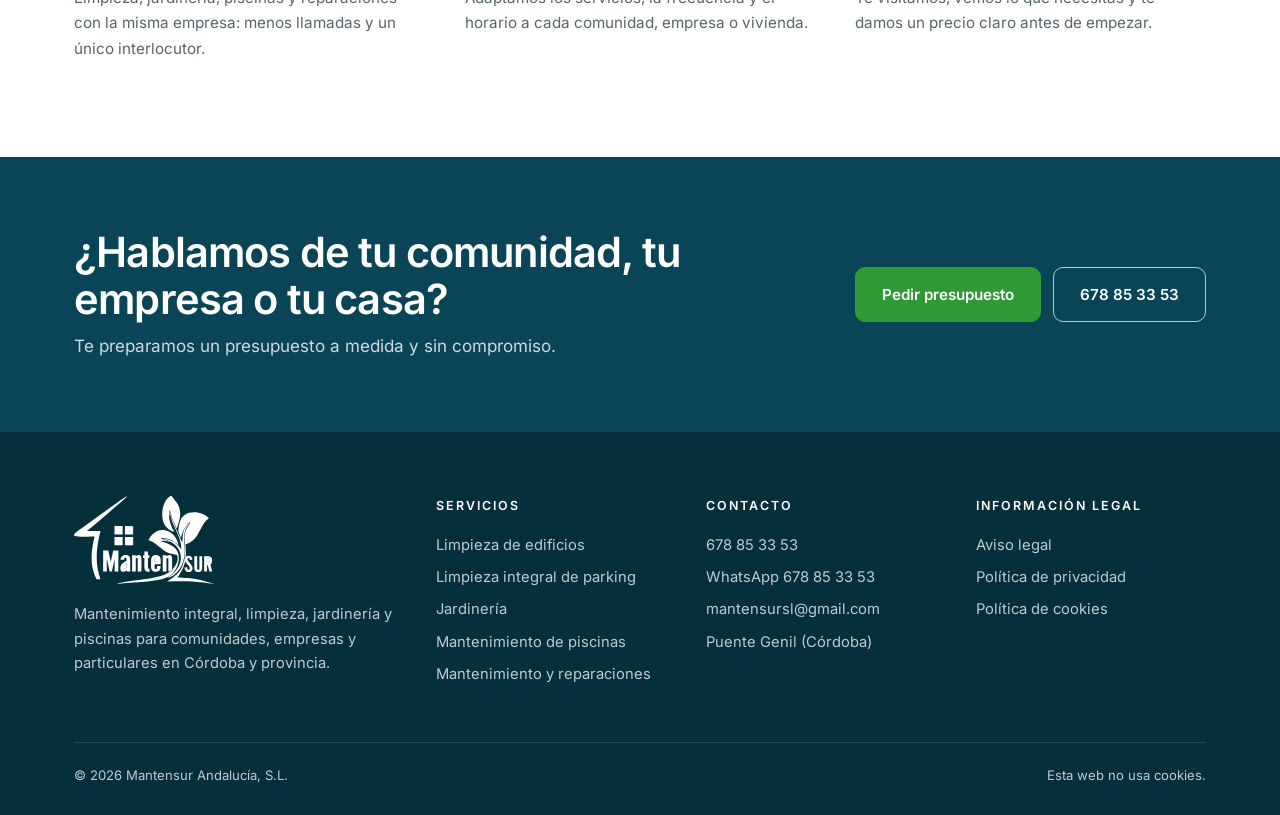
==== commit 8dfed057: "Cambios de la web 08/11/2026 21:46" ====
--- a/index.html
+++ b/index.html
@@ -16,7 +16,7 @@
 <meta name="theme-color" content="#0a4557">
 <link rel="icon" href="/favicon.svg" type="image/svg+xml">
 <link rel="preload" href="/fuentes/inter-latin-400-normal.woff2" as="font" type="font/woff2" crossorigin>
-<link rel="stylesheet" href="/estilo.css?v=1">
+<link rel="stylesheet" href="/estilo.css?v=f1481cd4">
 <script type="application/ld+json">{"@context": "https://schema.org", "@type": "HomeAndConstructionBusiness", "name": "Mantensur Andalucía, S.L.", "alternateName": "Mantensur", "url": "https://www.mantensur.com/", "image": "https://www.mantensur.com/img/compartir.jpg", "logo": "https://www.mantensur.com/img/logo.svg", "telephone": "+34678853353", "email": "mantensursl@gmail.com", "description": "Mantenimiento integral de comunidades, empresas y particulares en Córdoba y provincia: limpieza de edificios, jardinería, mantenimiento de piscinas y reparaciones. Presupuesto sin compromiso.", "address": {"@type": "PostalAddress", "postalCode": "14500", "addressLocality": "Puente Genil", "addressRegion": "Córdoba", "addressCountry": "ES"}, "areaServed": {"@type": "AdministrativeArea", "name": "Provincia de Córdoba"}}</script>
 </head>
 <body>
--- a/estilo.css
+++ b/estilo.css
@@ -82,6 +82,7 @@
 .servicio{background:#fff;border:1px solid var(--linea);border-radius:var(--radio);overflow:hidden;display:flex;flex-direction:column;text-decoration:none;color:inherit;transition:box-shadow .25s,transform .25s}
 .servicio:hover{box-shadow:0 18px 40px rgba(16,37,63,.12);transform:translateY(-3px);color:inherit}
 .servicio img{aspect-ratio:4/3;object-fit:cover;width:100%}
+.servicio img[src*="limpieza"]{object-fit:contain;background:#f3f1ec}
 .servicio div{padding:24px 24px 28px;display:flex;flex-direction:column;flex:1}
 .servicio h3{font-size:1.45rem}
 .servicio p{color:var(--gris);font-size:.95rem;flex:1}
@@ -112,6 +113,13 @@
 .tareas ul{margin:0;padding:0;list-style:none}
 .tareas li{position:relative;padding-left:20px;margin-bottom:8px;font-size:.95rem;color:var(--tinta)}
 .tareas li::before{content:"";position:absolute;left:0;top:.7em;width:8px;height:1px;background:var(--oro)}
+.antes-despues{display:grid;grid-template-columns:1fr 1fr;gap:28px}
+.caso{margin:0;position:relative;background:#fff;border:1px solid var(--linea);border-radius:var(--radio);overflow:hidden;box-shadow:0 14px 36px rgba(16,37,63,.10)}
+.caso img{width:100%;aspect-ratio:4/3;object-fit:cover}
+.caso figcaption{padding:14px 18px;font-size:.92rem;color:var(--gris)}
+.etiqueta{position:absolute;left:14px;top:14px;z-index:2;font-size:.78rem;font-weight:600;letter-spacing:.14em;text-transform:uppercase;color:#fff;padding:6px 14px;border-radius:40px;background:var(--marron)}
+.etiqueta.despues{background:var(--oro)}
+@media (max-width:900px){.antes-despues{grid-template-columns:1fr}}
 .indice{display:flex;gap:10px;flex-wrap:wrap;margin-top:24px}
 .indice a{color:#fff;text-decoration:none;font-size:.9rem;border:1px solid rgba(255,255,255,.35);border-radius:40px;padding:7px 16px}
 .indice a:hover{background:#fff;color:var(--marino)}
